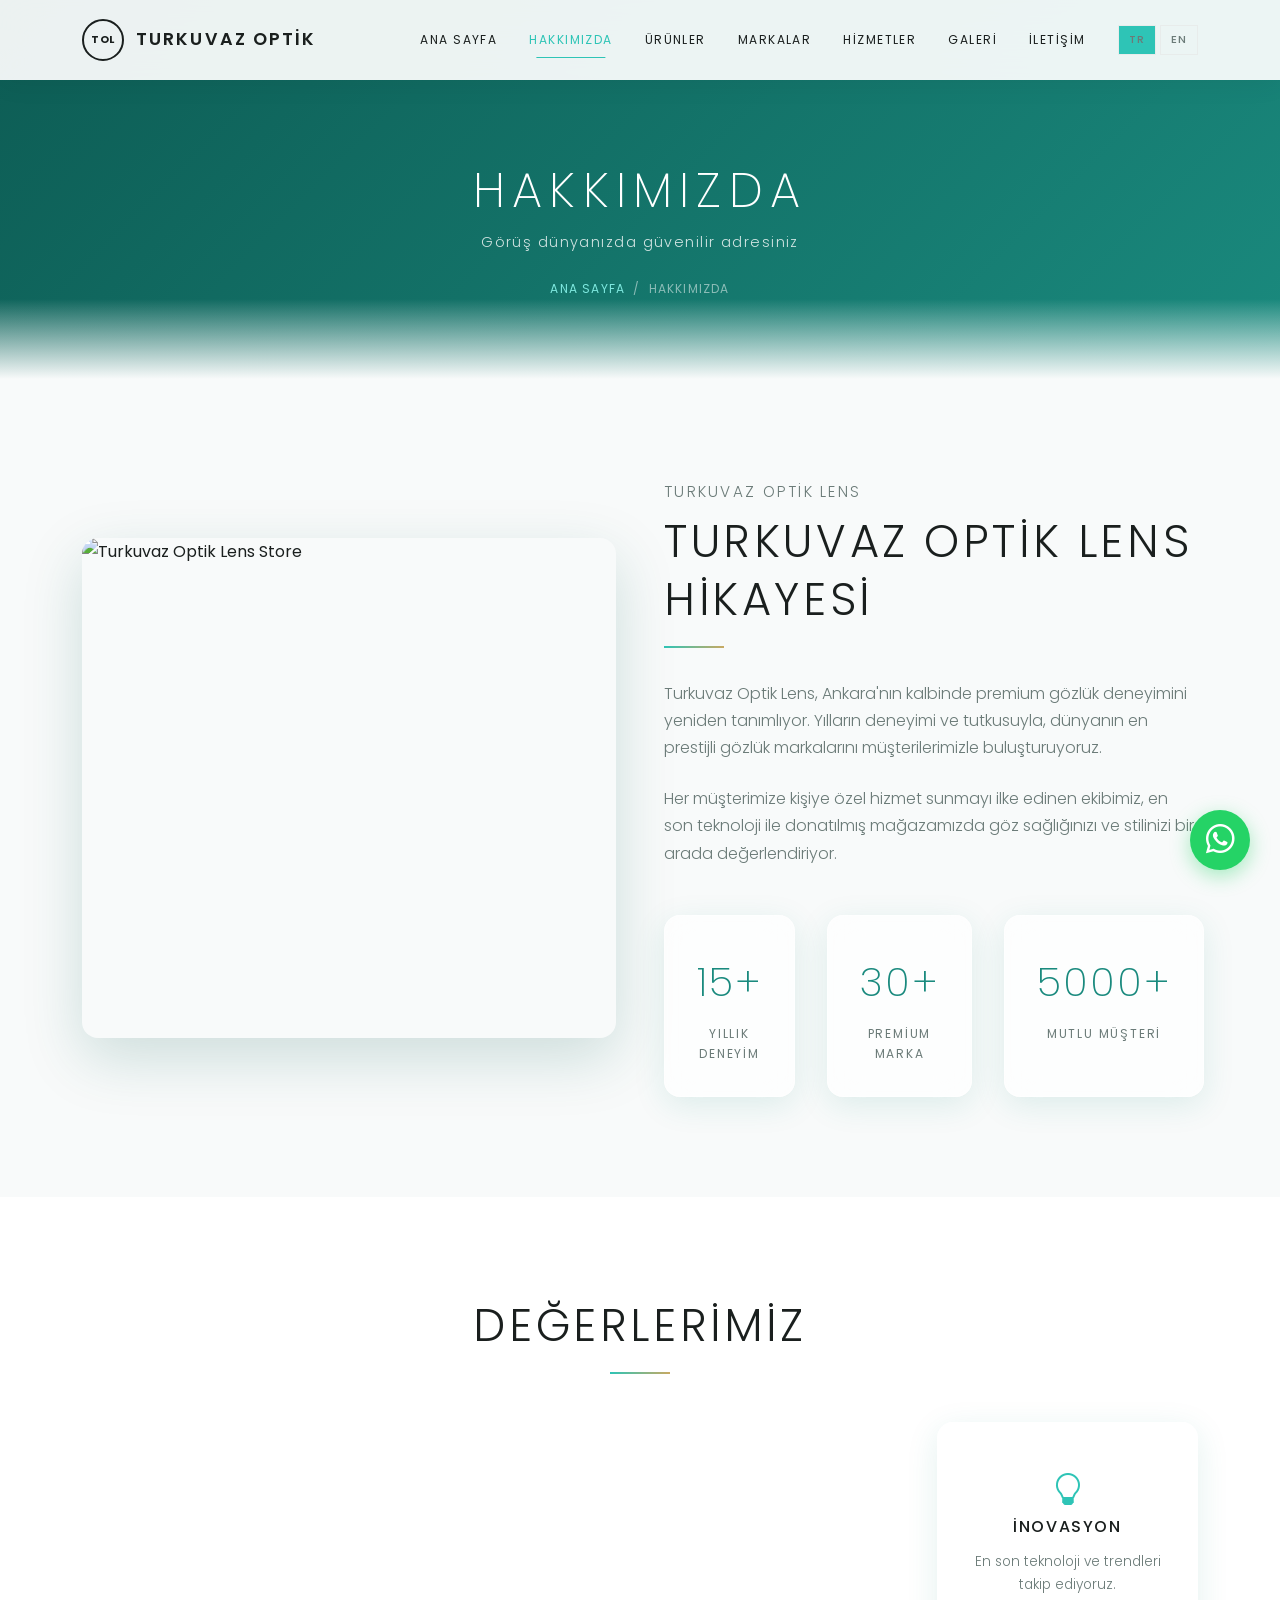
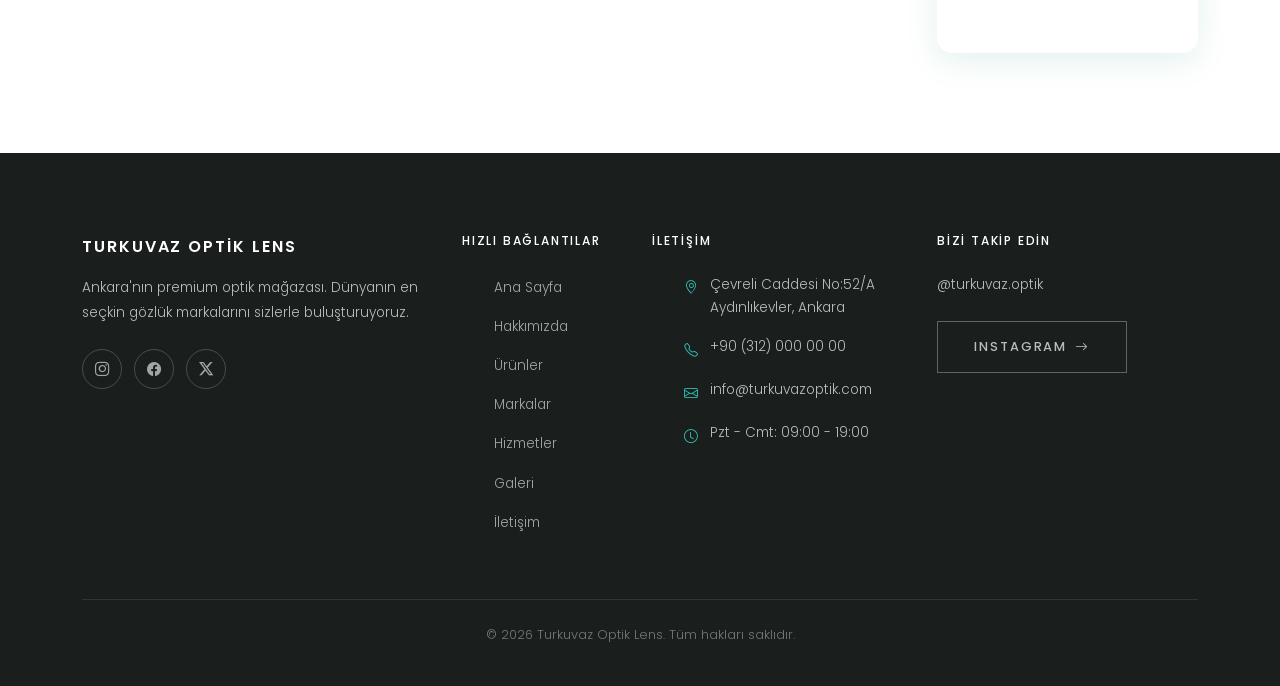
==== about.html @ 8f1fe683 "Add files via upload" ====
<!DOCTYPE html>
<html lang="tr">
<head>
  <meta charset="UTF-8">
  <meta name="viewport" content="width=device-width, initial-scale=1.0">
  <meta name="description" content="Turkuvaz Optik Lens hakkında — Ankara'nın premium optik mağazası.">
  <title>Hakkımızda — Turkuvaz Optik Lens</title>
  <link rel="preconnect" href="https://fonts.googleapis.com">
  <link rel="preconnect" href="https://fonts.gstatic.com" crossorigin>
  <link href="https://fonts.googleapis.com/css2?family=Poppins:wght@200;300;400;500;600&display=swap" rel="stylesheet">
  <link href="https://cdn.jsdelivr.net/npm/bootstrap@5.3.3/dist/css/bootstrap.min.css" rel="stylesheet">
  <link href="https://cdn.jsdelivr.net/npm/bootstrap-icons@1.11.3/font/bootstrap-icons.min.css" rel="stylesheet">
  <link href="css/style.css" rel="stylesheet">
</head>
<body>

  <nav class="navbar navbar-expand-lg navbar-custom inner-page">
    <div class="container">
      <a class="navbar-brand d-flex align-items-center" href="index.html">
        <div class="logo-placeholder">TOL</div>
        Turkuvaz Optik
      </a>
      <button class="navbar-toggler navbar-toggler-custom" type="button" data-bs-toggle="collapse" data-bs-target="#navbarNav" aria-controls="navbarNav" aria-expanded="false" aria-label="Toggle navigation">
        <span></span><span></span><span></span>
      </button>
      <div class="collapse navbar-collapse justify-content-end" id="navbarNav">
        <ul class="navbar-nav align-items-lg-center">
          <li class="nav-item"><a class="nav-link" href="index.html" data-i18n="nav.home">Ana Sayfa</a></li>
          <li class="nav-item"><a class="nav-link active" href="about.html" data-i18n="nav.about">Hakkımızda</a></li>
          <li class="nav-item"><a class="nav-link" href="products.html" data-i18n="nav.products">Ürünler</a></li>
          <li class="nav-item"><a class="nav-link" href="brands.html" data-i18n="nav.brands">Markalar</a></li>
          <li class="nav-item"><a class="nav-link" href="services.html" data-i18n="nav.services">Hizmetler</a></li>
          <li class="nav-item"><a class="nav-link" href="gallery.html" data-i18n="nav.gallery">Galeri</a></li>
          <li class="nav-item"><a class="nav-link" href="contact.html" data-i18n="nav.contact">İletişim</a></li>
        </ul>
        <div class="lang-switcher">
          <button class="lang-btn active" data-lang="tr">TR</button>
          <button class="lang-btn" data-lang="en">EN</button>
        </div>
      </div>
    </div>
  </nav>

  <header class="page-header">
    <div class="container">
      <h1 data-i18n="about.title">Hakkımızda</h1>
      <p data-i18n="about.sub">Görüş dünyanızda güvenilir adresiniz</p>
      <nav class="breadcrumb-custom" aria-label="breadcrumb">
        <a href="index.html" data-i18n="nav.home">Ana Sayfa</a>
        <span>/</span>
        <span data-i18n="about.title">Hakkımızda</span>
      </nav>
    </div>
  </header>

  <section class="section-padding">
    <div class="container">
      <div class="row align-items-center g-5">
        <div class="col-lg-6 fade-in-left">
          <div class="about-image">
            <img src="https://images.unsplash.com/photo-1556306535-38febf6782e7?w=800&h=600&fit=crop" alt="Turkuvaz Optik Lens Store">
          </div>
        </div>
        <div class="col-lg-6 fade-in-right">
          <p class="section-subtitle mb-2">Turkuvaz Optik Lens</p>
          <h2 class="section-title" data-i18n="about.heading">Turkuvaz Optik Lens Hikayesi</h2>
          <div class="section-divider"></div>
          <p class="mb-4" style="color: var(--gray); font-weight: 300;" data-i18n="about.p1">Turkuvaz Optik Lens, Ankara'nın kalbinde premium gözlük deneyimini yeniden tanımlıyor. Yılların deneyimi ve tutkusuyla, dünyanın en prestijli gözlük markalarını müşterilerimizle buluşturuyoruz.</p>
          <p style="color: var(--gray); font-weight: 300;" data-i18n="about.p2">Her müşterimize kişiye özel hizmet sunmayı ilke edinen ekibimiz, en son teknoloji ile donatılmış mağazamızda göz sağlığınızı ve stilinizi bir arada değerlendiriyor.</p>
          <div class="about-stats">
            <div class="stat-item glass-card">
              <div class="stat-number">15+</div>
              <div class="stat-label" data-i18n="about.stat1">Yıllık Deneyim</div>
            </div>
            <div class="stat-item glass-card">
              <div class="stat-number">30+</div>
              <div class="stat-label" data-i18n="about.stat2">Premium Marka</div>
            </div>
            <div class="stat-item glass-card">
              <div class="stat-number">5000+</div>
              <div class="stat-label" data-i18n="about.stat3">Mutlu Müşteri</div>
            </div>
          </div>
        </div>
      </div>
    </div>
  </section>

  <section class="section-padding" style="background: var(--white);">
    <div class="container">
      <div class="text-center mb-5 fade-in">
        <h2 class="section-title" data-i18n="about.values">Değerlerimiz</h2>
        <div class="section-divider mx-auto"></div>
      </div>
      <div class="row g-4">
        <div class="col-md-6 col-lg-3 fade-in">
          <div class="value-card glass-card">
            <i class="bi bi-gem"></i>
            <h4 data-i18n="about.value1.title">Kalite</h4>
            <p data-i18n="about.value1.desc">Sadece orijinal ve sertifikalı ürünler sunuyoruz.</p>
          </div>
        </div>
        <div class="col-md-6 col-lg-3 fade-in">
          <div class="value-card glass-card">
            <i class="bi bi-mortarboard"></i>
            <h4 data-i18n="about.value2.title">Uzmanlık</h4>
            <p data-i18n="about.value2.desc">Deneyimli optisyen kadromuzla profesyonel hizmet.</p>
          </div>
        </div>
        <div class="col-md-6 col-lg-3 fade-in">
          <div class="value-card glass-card">
            <i class="bi bi-shield-check"></i>
            <h4 data-i18n="about.value3.title">Güven</h4>
            <p data-i18n="about.value3.desc">Müşteri memnuniyeti bizim önceliğimizdir.</p>
          </div>
        </div>
        <div class="col-md-6 col-lg-3 fade-in">
          <div class="value-card glass-card">
            <i class="bi bi-lightbulb"></i>
            <h4 data-i18n="about.value4.title">İnovasyon</h4>
            <p data-i18n="about.value4.desc">En son teknoloji ve trendleri takip ediyoruz.</p>
          </div>
        </div>
      </div>
    </div>
  </section>

  <footer class="footer">
    <div class="container">
      <div class="row g-4">
        <div class="col-lg-4">
          <div class="footer-brand">Turkuvaz Optik Lens</div>
          <p class="footer-desc" data-i18n="footer.desc">Ankara'nın premium optik mağazası. Dünyanın en seçkin gözlük markalarını sizlerle buluşturuyoruz.</p>
          <div class="social-icons">
            <a href="https://instagram.com/turkuvaz.optik" target="_blank" rel="noopener" class="social-icon"><i class="bi bi-instagram"></i></a>
            <a href="#" class="social-icon"><i class="bi bi-facebook"></i></a>
            <a href="#" class="social-icon"><i class="bi bi-twitter-x"></i></a>
          </div>
        </div>
        <div class="col-6 col-lg-2">
          <h5 data-i18n="footer.links">Hızlı Bağlantılar</h5>
          <ul class="footer-links">
            <li><a href="index.html" data-i18n="nav.home">Ana Sayfa</a></li>
            <li><a href="about.html" data-i18n="nav.about">Hakkımızda</a></li>
            <li><a href="products.html" data-i18n="nav.products">Ürünler</a></li>
            <li><a href="brands.html" data-i18n="nav.brands">Markalar</a></li>
            <li><a href="services.html" data-i18n="nav.services">Hizmetler</a></li>
            <li><a href="gallery.html" data-i18n="nav.gallery">Galeri</a></li>
            <li><a href="contact.html" data-i18n="nav.contact">İletişim</a></li>
          </ul>
        </div>
        <div class="col-6 col-lg-3">
          <h5 data-i18n="footer.contact">İletişim</h5>
          <ul class="footer-contact">
            <li><i class="bi bi-geo-alt"></i> Çevreli Caddesi No:52/A Aydınlıkevler, Ankara</li>
            <li><i class="bi bi-telephone"></i> +90 (312) 000 00 00</li>
            <li><i class="bi bi-envelope"></i> info@turkuvazoptik.com</li>
            <li><i class="bi bi-clock"></i> <span data-i18n="contact.hours.val">Pzt - Cmt: 09:00 - 19:00</span></li>
          </ul>
        </div>
        <div class="col-lg-3">
          <h5 data-i18n="footer.follow">Bizi Takip Edin</h5>
          <p class="footer-desc">@turkuvaz.optik</p>
          <a href="https://instagram.com/turkuvaz.optik" target="_blank" rel="noopener" class="btn-luxury" style="border-color: rgba(255,255,255,0.3); color: rgba(255,255,255,0.7);">
            <span>Instagram</span> <i class="bi bi-arrow-right"></i>
          </a>
        </div>
      </div>
      <div class="footer-bottom">
        <p>&copy; 2026 Turkuvaz Optik Lens. <span data-i18n="footer.rights">Tüm hakları saklıdır.</span></p>
      </div>
    </div>
  </footer>

  <a href="https://wa.me/903120000000" target="_blank" rel="noopener" class="whatsapp-float" aria-label="WhatsApp">
    <i class="bi bi-whatsapp"></i>
  </a>

  <script src="https://cdn.jsdelivr.net/npm/bootstrap@5.3.3/dist/js/bootstrap.bundle.min.js"></script>
  <script src="js/main.js"></script>
</body>
</html>
---- css/style.css ----
/* ============================================
   Turkuvaz Optik Lens — Premium Stylesheet
   ============================================ */

:root {
  --turquoise: #2ec4b6;
  --turquoise-light: #7ee8df;
  --turquoise-dark: #1a8a7e;
  --turquoise-deep: #0d5c54;
  --gold: #c9a962;
  --gold-light: #e8d5a3;
  --white: #ffffff;
  --off-white: #f8fafa;
  --cream: #f5f7f7;
  --charcoal: #1a1f1e;
  --gray: #6b7b78;
  --gray-light: #e8eceb;
  --glass-bg: rgba(255, 255, 255, 0.12);
  --glass-border: rgba(255, 255, 255, 0.25);
  --shadow-soft: 0 8px 32px rgba(26, 138, 126, 0.12);
  --shadow-luxury: 0 20px 60px rgba(13, 92, 84, 0.18);
  --transition: all 0.4s cubic-bezier(0.25, 0.46, 0.45, 0.94);
  --font-primary: 'Poppins', sans-serif;
  --navbar-height: 80px;
}

/* ---- Reset & Base ---- */
*,
*::before,
*::after {
  box-sizing: border-box;
  margin: 0;
  padding: 0;
}

html {
  scroll-behavior: smooth;
}

body {
  font-family: var(--font-primary);
  color: var(--charcoal);
  background-color: var(--off-white);
  line-height: 1.7;
  overflow-x: hidden;
}

img {
  max-width: 100%;
  height: auto;
  display: block;
}

a {
  text-decoration: none;
  color: inherit;
  transition: var(--transition);
}

ul {
  list-style: none;
}

h1, h2, h3, h4, h5, h6 {
  font-weight: 500;
  line-height: 1.3;
  letter-spacing: 0.02em;
}

.section-padding {
  padding: 100px 0;
}

.section-title {
  font-size: clamp(1.8rem, 4vw, 2.8rem);
  font-weight: 300;
  color: var(--charcoal);
  margin-bottom: 0.5rem;
  letter-spacing: 0.08em;
  text-transform: uppercase;
}

.section-subtitle {
  font-size: 0.95rem;
  color: var(--gray);
  font-weight: 300;
  letter-spacing: 0.15em;
  text-transform: uppercase;
  margin-bottom: 3rem;
}

.section-divider {
  width: 60px;
  height: 2px;
  background: linear-gradient(90deg, var(--turquoise), var(--gold));
  margin: 1rem 0 2rem;
}

.text-turquoise {
  color: var(--turquoise);
}

/* ---- Buttons ---- */
.btn-luxury {
  display: inline-flex;
  align-items: center;
  gap: 0.5rem;
  padding: 14px 36px;
  font-size: 0.8rem;
  font-weight: 500;
  letter-spacing: 0.15em;
  text-transform: uppercase;
  border: 1px solid var(--charcoal);
  background: transparent;
  color: var(--charcoal);
  cursor: pointer;
  transition: var(--transition);
  position: relative;
  overflow: hidden;
}

.btn-luxury::before {
  content: '';
  position: absolute;
  inset: 0;
  background: var(--charcoal);
  transform: scaleX(0);
  transform-origin: right;
  transition: transform 0.4s ease;
  z-index: 0;
}

.btn-luxury span,
.btn-luxury i {
  position: relative;
  z-index: 1;
}

.btn-luxury:hover {
  color: var(--white);
  border-color: var(--charcoal);
}

.btn-luxury:hover::before {
  transform: scaleX(1);
  transform-origin: left;
}

.btn-luxury-filled {
  background: var(--turquoise-dark);
  border-color: var(--turquoise-dark);
  color: var(--white);
}

.btn-luxury-filled::before {
  background: var(--turquoise-deep);
}

.btn-luxury-filled:hover {
  color: var(--white);
  border-color: var(--turquoise-deep);
}

/* ---- Navbar ---- */
.navbar-custom {
  position: fixed;
  top: 0;
  left: 0;
  right: 0;
  z-index: 1050;
  padding: 0;
  height: var(--navbar-height);
  transition: var(--transition);
  background: transparent;
}

.navbar-custom.scrolled {
  background: rgba(255, 255, 255, 0.92);
  backdrop-filter: blur(20px);
  -webkit-backdrop-filter: blur(20px);
  box-shadow: 0 2px 30px rgba(0, 0, 0, 0.06);
}

.navbar-custom .navbar-brand {
  font-size: 1.1rem;
  font-weight: 600;
  letter-spacing: 0.12em;
  text-transform: uppercase;
  color: var(--white);
  transition: var(--transition);
}

.navbar-custom.scrolled .navbar-brand,
.navbar-custom.inner-page .navbar-brand {
  color: var(--charcoal);
}

.logo-placeholder {
  width: 42px;
  height: 42px;
  border: 2px solid currentColor;
  border-radius: 50%;
  display: flex;
  align-items: center;
  justify-content: center;
  font-size: 0.65rem;
  font-weight: 700;
  letter-spacing: 0.05em;
  margin-right: 12px;
}

.navbar-custom .nav-link {
  font-size: 0.75rem;
  font-weight: 400;
  letter-spacing: 0.12em;
  text-transform: uppercase;
  color: rgba(255, 255, 255, 0.85);
  padding: 0.5rem 1rem !important;
  position: relative;
}

.navbar-custom.scrolled .nav-link,
.navbar-custom.inner-page .nav-link {
  color: var(--charcoal);
}

.navbar-custom .nav-link::after {
  content: '';
  position: absolute;
  bottom: 0;
  left: 50%;
  width: 0;
  height: 1px;
  background: var(--turquoise);
  transition: var(--transition);
  transform: translateX(-50%);
}

.navbar-custom .nav-link:hover::after,
.navbar-custom .nav-link.active::after {
  width: 60%;
}

.navbar-custom .nav-link:hover,
.navbar-custom .nav-link.active {
  color: var(--turquoise);
}

.navbar-custom.scrolled .nav-link:hover,
.navbar-custom.inner-page .nav-link:hover {
  color: var(--turquoise-dark);
}

/* Language Switcher */
.lang-switcher {
  display: flex;
  align-items: center;
  gap: 4px;
  margin-left: 1rem;
}

.lang-btn {
  background: none;
  border: 1px solid rgba(255, 255, 255, 0.4);
  color: rgba(255, 255, 255, 0.7);
  font-size: 0.7rem;
  font-weight: 500;
  letter-spacing: 0.1em;
  padding: 4px 10px;
  cursor: pointer;
  transition: var(--transition);
  font-family: var(--font-primary);
}

.navbar-custom.scrolled .lang-btn,
.navbar-custom.inner-page .lang-btn {
  border-color: var(--gray-light);
  color: var(--gray);
}

.lang-btn.active {
  background: var(--turquoise);
  border-color: var(--turquoise);
  color: var(--white);
}

.lang-btn:hover:not(.active) {
  border-color: var(--turquoise);
  color: var(--turquoise);
}

.navbar-toggler-custom {
  border: none;
  padding: 0;
  width: 30px;
  height: 22px;
  position: relative;
  background: none;
}

.navbar-toggler-custom span {
  display: block;
  width: 100%;
  height: 2px;
  background: var(--white);
  transition: var(--transition);
  position: absolute;
  left: 0;
}

.navbar-custom.scrolled .navbar-toggler-custom span,
.navbar-custom.inner-page .navbar-toggler-custom span {
  background: var(--charcoal);
}

.navbar-toggler-custom span:nth-child(1) { top: 0; }
.navbar-toggler-custom span:nth-child(2) { top: 50%; transform: translateY(-50%); }
.navbar-toggler-custom span:nth-child(3) { bottom: 0; }

.navbar-toggler-custom[aria-expanded="true"] span:nth-child(1) {
  top: 50%;
  transform: translateY(-50%) rotate(45deg);
}

.navbar-toggler-custom[aria-expanded="true"] span:nth-child(2) {
  opacity: 0;
}

.navbar-toggler-custom[aria-expanded="true"] span:nth-child(3) {
  bottom: 50%;
  transform: translateY(50%) rotate(-45deg);
}

/* Mobile menu */
@media (max-width: 991.98px) {
  .navbar-custom .navbar-collapse {
    background: rgba(255, 255, 255, 0.97);
    backdrop-filter: blur(20px);
    padding: 1.5rem;
    margin-top: 1rem;
    border-radius: 12px;
    box-shadow: var(--shadow-soft);
  }

  .navbar-custom .nav-link {
    color: var(--charcoal) !important;
    padding: 0.75rem 0 !important;
  }

  .lang-switcher {
    margin-left: 0;
    margin-top: 1rem;
  }

  .lang-btn {
    border-color: var(--gray-light);
    color: var(--gray);
  }
}

/* ---- Hero Slider ---- */
.hero-section {
  position: relative;
  height: 100vh;
  min-height: 600px;
  overflow: hidden;
}

.hero-slide {
  position: absolute;
  inset: 0;
  opacity: 0;
  transition: opacity 1.2s ease;
}

.hero-slide.active {
  opacity: 1;
}

.hero-slide img {
  width: 100%;
  height: 100%;
  object-fit: cover;
}

.hero-overlay {
  position: absolute;
  inset: 0;
  background: linear-gradient(
    135deg,
    rgba(13, 92, 84, 0.65) 0%,
    rgba(26, 31, 30, 0.45) 50%,
    rgba(13, 92, 84, 0.3) 100%
  );
}

.hero-content {
  position: absolute;
  inset: 0;
  display: flex;
  align-items: center;
  justify-content: center;
  text-align: center;
  z-index: 2;
  padding: 0 2rem;
}

.hero-text {
  max-width: 800px;
  color: var(--white);
  transform: translateY(30px);
  opacity: 0;
  transition: all 1s ease 0.3s;
}

.hero-slide.active .hero-text {
  transform: translateY(0);
  opacity: 1;
}

.hero-text .hero-subtitle {
  font-size: 0.85rem;
  letter-spacing: 0.3em;
  text-transform: uppercase;
  margin-bottom: 1.5rem;
  font-weight: 300;
  color: var(--turquoise-light);
}

.hero-text h1 {
  font-size: clamp(2.5rem, 6vw, 4.5rem);
  font-weight: 200;
  letter-spacing: 0.15em;
  text-transform: uppercase;
  margin-bottom: 1.5rem;
  line-height: 1.1;
}

.hero-text p {
  font-size: 1rem;
  font-weight: 300;
  letter-spacing: 0.05em;
  margin-bottom: 2.5rem;
  opacity: 0.9;
  max-width: 550px;
  margin-left: auto;
  margin-right: auto;
}

.hero-nav {
  position: absolute;
  bottom: 40px;
  left: 50%;
  transform: translateX(-50%);
  display: flex;
  gap: 12px;
  z-index: 3;
}

.hero-dot {
  width: 40px;
  height: 3px;
  background: rgba(255, 255, 255, 0.3);
  border: none;
  cursor: pointer;
  transition: var(--transition);
}

.hero-dot.active {
  background: var(--turquoise-light);
  width: 60px;
}

.hero-arrows {
  position: absolute;
  top: 50%;
  transform: translateY(-50%);
  z-index: 3;
  width: 100%;
  display: flex;
  justify-content: space-between;
  padding: 0 2rem;
  pointer-events: none;
}

.hero-arrow {
  width: 50px;
  height: 50px;
  border: 1px solid rgba(255, 255, 255, 0.3);
  background: var(--glass-bg);
  backdrop-filter: blur(10px);
  color: var(--white);
  display: flex;
  align-items: center;
  justify-content: center;
  cursor: pointer;
  transition: var(--transition);
  pointer-events: all;
  font-size: 1.2rem;
}

.hero-arrow:hover {
  background: var(--turquoise);
  border-color: var(--turquoise);
}

.scroll-indicator {
  position: absolute;
  bottom: 100px;
  left: 50%;
  transform: translateX(-50%);
  z-index: 3;
  animation: bounce 2s infinite;
}

.scroll-indicator span {
  display: block;
  width: 1px;
  height: 50px;
  background: linear-gradient(to bottom, transparent, var(--turquoise-light));
}

@keyframes bounce {
  0%, 100% { transform: translateX(-50%) translateY(0); }
  50% { transform: translateX(-50%) translateY(10px); }
}

/* ---- Glass Cards ---- */
.glass-card {
  background: rgba(255, 255, 255, 0.7);
  backdrop-filter: blur(16px);
  -webkit-backdrop-filter: blur(16px);
  border: 1px solid rgba(255, 255, 255, 0.5);
  border-radius: 16px;
  padding: 2rem;
  transition: var(--transition);
  box-shadow: var(--shadow-soft);
}

.glass-card:hover {
  transform: translateY(-8px);
  box-shadow: var(--shadow-luxury);
  border-color: var(--turquoise-light);
}

/* ---- Category Cards ---- */
.category-card {
  position: relative;
  overflow: hidden;
  border-radius: 12px;
  aspect-ratio: 3/4;
  cursor: pointer;
}

.category-card img {
  width: 100%;
  height: 100%;
  object-fit: cover;
  transition: transform 0.8s ease;
}

.category-card:hover img {
  transform: scale(1.08);
}

.category-card .category-overlay {
  position: absolute;
  inset: 0;
  background: linear-gradient(to top, rgba(13, 92, 84, 0.8) 0%, transparent 60%);
  display: flex;
  flex-direction: column;
  justify-content: flex-end;
  padding: 2rem;
  color: var(--white);
  transition: var(--transition);
}

.category-card:hover .category-overlay {
  background: linear-gradient(to top, rgba(13, 92, 84, 0.9) 0%, rgba(13, 92, 84, 0.2) 100%);
}

.category-card h3 {
  font-size: 1.2rem;
  font-weight: 400;
  letter-spacing: 0.15em;
  text-transform: uppercase;
  margin-bottom: 0.5rem;
  transform: translateY(10px);
  transition: var(--transition);
}

.category-card:hover h3 {
  transform: translateY(0);
}

.category-card .category-link {
  font-size: 0.75rem;
  letter-spacing: 0.15em;
  text-transform: uppercase;
  opacity: 0;
  transform: translateY(10px);
  transition: var(--transition);
  color: var(--turquoise-light);
}

.category-card:hover .category-link {
  opacity: 1;
  transform: translateY(0);
}

/* ---- Product Cards ---- */
.product-card {
  background: var(--white);
  border-radius: 12px;
  overflow: hidden;
  transition: var(--transition);
  box-shadow: 0 4px 20px rgba(0, 0, 0, 0.04);
  height: 100%;
  display: flex;
  flex-direction: column;
}

.product-card:hover {
  transform: translateY(-6px);
  box-shadow: var(--shadow-luxury);
}

.product-card-image {
  position: relative;
  overflow: hidden;
  aspect-ratio: 1/1;
  background: var(--cream);
}

.product-card-image img {
  width: 100%;
  height: 100%;
  object-fit: cover;
  transition: transform 0.6s ease;
}

.product-card:hover .product-card-image img {
  transform: scale(1.05);
}

.product-card-badge {
  position: absolute;
  top: 1rem;
  left: 1rem;
  background: var(--turquoise);
  color: var(--white);
  font-size: 0.65rem;
  letter-spacing: 0.1em;
  text-transform: uppercase;
  padding: 4px 12px;
  border-radius: 20px;
}

.product-card-body {
  padding: 1.5rem;
  flex-grow: 1;
  display: flex;
  flex-direction: column;
}

.product-card-body h4 {
  font-size: 0.95rem;
  font-weight: 500;
  letter-spacing: 0.05em;
  margin-bottom: 0.25rem;
}

.product-card-body .product-brand {
  font-size: 0.75rem;
  color: var(--gray);
  letter-spacing: 0.1em;
  text-transform: uppercase;
  margin-bottom: 1rem;
}

.product-card-body .btn-luxury {
  margin-top: auto;
  padding: 10px 24px;
  font-size: 0.7rem;
  align-self: flex-start;
}

/* ---- CTA Section ---- */
.cta-section {
  background: linear-gradient(135deg, var(--turquoise-deep) 0%, var(--turquoise-dark) 50%, var(--turquoise) 100%);
  position: relative;
  overflow: hidden;
}

.cta-section::before {
  content: '';
  position: absolute;
  top: -50%;
  right: -20%;
  width: 600px;
  height: 600px;
  border-radius: 50%;
  background: rgba(255, 255, 255, 0.05);
}

.cta-content {
  position: relative;
  z-index: 1;
  color: var(--white);
  text-align: center;
}

.cta-content h2 {
  font-size: clamp(1.8rem, 4vw, 2.5rem);
  font-weight: 300;
  letter-spacing: 0.1em;
  margin-bottom: 1rem;
}

.cta-content p {
  font-weight: 300;
  opacity: 0.9;
  max-width: 500px;
  margin: 0 auto 2rem;
}

.cta-section .btn-luxury {
  border-color: var(--white);
  color: var(--white);
}

.cta-section .btn-luxury::before {
  background: var(--white);
}

.cta-section .btn-luxury:hover {
  color: var(--turquoise-dark);
}

/* ---- Instagram Section ---- */
.instagram-section {
  background: var(--white);
}

.instagram-grid {
  display: grid;
  grid-template-columns: repeat(6, 1fr);
  gap: 4px;
}

.instagram-item {
  position: relative;
  aspect-ratio: 1;
  overflow: hidden;
  cursor: pointer;
}

.instagram-item img {
  width: 100%;
  height: 100%;
  object-fit: cover;
  transition: transform 0.5s ease;
}

.instagram-item:hover img {
  transform: scale(1.1);
}

.instagram-item .insta-overlay {
  position: absolute;
  inset: 0;
  background: rgba(46, 196, 182, 0.7);
  display: flex;
  align-items: center;
  justify-content: center;
  opacity: 0;
  transition: var(--transition);
  color: var(--white);
  font-size: 1.5rem;
}

.instagram-item:hover .insta-overlay {
  opacity: 1;
}

@media (max-width: 991.98px) {
  .instagram-grid {
    grid-template-columns: repeat(3, 1fr);
  }
}

@media (max-width: 575.98px) {
  .instagram-grid {
    grid-template-columns: repeat(2, 1fr);
  }
}

/* ---- Footer ---- */
.footer {
  background: var(--charcoal);
  color: rgba(255, 255, 255, 0.7);
  padding: 80px 0 0;
}

.footer-brand {
  font-size: 1rem;
  font-weight: 600;
  letter-spacing: 0.12em;
  text-transform: uppercase;
  color: var(--white);
  margin-bottom: 1rem;
}

.footer-desc {
  font-size: 0.85rem;
  font-weight: 300;
  line-height: 1.8;
  margin-bottom: 1.5rem;
}

.footer h5 {
  font-size: 0.75rem;
  letter-spacing: 0.15em;
  text-transform: uppercase;
  color: var(--white);
  margin-bottom: 1.5rem;
  font-weight: 500;
}

.footer-links li {
  margin-bottom: 0.75rem;
}

.footer-links a {
  font-size: 0.85rem;
  font-weight: 300;
  color: rgba(255, 255, 255, 0.6);
}

.footer-links a:hover {
  color: var(--turquoise-light);
  padding-left: 5px;
}

.footer-contact li {
  display: flex;
  align-items: flex-start;
  gap: 0.75rem;
  margin-bottom: 1rem;
  font-size: 0.85rem;
  font-weight: 300;
}

.footer-contact i {
  color: var(--turquoise);
  margin-top: 4px;
}

.social-icons {
  display: flex;
  gap: 12px;
}

.social-icon {
  width: 40px;
  height: 40px;
  border: 1px solid rgba(255, 255, 255, 0.2);
  border-radius: 50%;
  display: flex;
  align-items: center;
  justify-content: center;
  color: rgba(255, 255, 255, 0.6);
  font-size: 0.9rem;
  transition: var(--transition);
}

.social-icon:hover {
  background: var(--turquoise);
  border-color: var(--turquoise);
  color: var(--white);
  transform: translateY(-3px);
}

.footer-bottom {
  border-top: 1px solid rgba(255, 255, 255, 0.1);
  padding: 1.5rem 0;
  margin-top: 3rem;
  text-align: center;
  font-size: 0.8rem;
  font-weight: 300;
  color: rgba(255, 255, 255, 0.4);
}

/* ---- Page Header (Inner Pages) ---- */
.page-header {
  padding: 160px 0 80px;
  background: linear-gradient(135deg, var(--turquoise-deep) 0%, var(--turquoise-dark) 100%);
  text-align: center;
  color: var(--white);
  position: relative;
  overflow: hidden;
}

.page-header::after {
  content: '';
  position: absolute;
  bottom: 0;
  left: 0;
  right: 0;
  height: 80px;
  background: linear-gradient(to top, var(--off-white), transparent);
}

.page-header h1 {
  font-size: clamp(2rem, 5vw, 3rem);
  font-weight: 200;
  letter-spacing: 0.15em;
  text-transform: uppercase;
  margin-bottom: 0.5rem;
}

.page-header p {
  font-size: 0.9rem;
  font-weight: 300;
  letter-spacing: 0.1em;
  opacity: 0.8;
}

.breadcrumb-custom {
  display: flex;
  justify-content: center;
  gap: 0.5rem;
  margin-top: 1.5rem;
  font-size: 0.75rem;
  letter-spacing: 0.1em;
  text-transform: uppercase;
}

.breadcrumb-custom a {
  color: var(--turquoise-light);
}

.breadcrumb-custom span {
  opacity: 0.5;
}

/* ---- About Page ---- */
.about-image {
  border-radius: 16px;
  overflow: hidden;
  box-shadow: var(--shadow-luxury);
}

.about-image img {
  width: 100%;
  height: 500px;
  object-fit: cover;
}

.about-stats {
  display: grid;
  grid-template-columns: repeat(3, 1fr);
  gap: 2rem;
  margin-top: 3rem;
}

.stat-item {
  text-align: center;
  padding: 2rem;
}

.stat-item .stat-number {
  font-size: 2.5rem;
  font-weight: 200;
  color: var(--turquoise-dark);
  letter-spacing: 0.05em;
}

.stat-item .stat-label {
  font-size: 0.75rem;
  letter-spacing: 0.15em;
  text-transform: uppercase;
  color: var(--gray);
  margin-top: 0.5rem;
}

.value-card {
  text-align: center;
  padding: 2.5rem 1.5rem;
}

.value-card i {
  font-size: 2rem;
  color: var(--turquoise);
  margin-bottom: 1.5rem;
}

.value-card h4 {
  font-size: 1rem;
  letter-spacing: 0.1em;
  text-transform: uppercase;
  margin-bottom: 0.75rem;
}

.value-card p {
  font-size: 0.85rem;
  color: var(--gray);
  font-weight: 300;
}

/* ---- Products Page ---- */
.filter-tabs {
  display: flex;
  flex-wrap: wrap;
  justify-content: center;
  gap: 0.5rem;
  margin-bottom: 3rem;
}

.filter-tab {
  padding: 10px 24px;
  font-size: 0.75rem;
  letter-spacing: 0.12em;
  text-transform: uppercase;
  border: 1px solid var(--gray-light);
  background: var(--white);
  color: var(--gray);
  cursor: pointer;
  transition: var(--transition);
  font-family: var(--font-primary);
  border-radius: 30px;
}

.filter-tab:hover,
.filter-tab.active {
  background: var(--turquoise-dark);
  border-color: var(--turquoise-dark);
  color: var(--white);
}

/* ---- Product Detail ---- */
.product-gallery-main {
  border-radius: 12px;
  overflow: hidden;
  background: var(--cream);
  aspect-ratio: 1;
}

.product-gallery-main img {
  width: 100%;
  height: 100%;
  object-fit: cover;
}

.product-gallery-thumbs {
  display: flex;
  gap: 12px;
  margin-top: 1rem;
}

.product-gallery-thumbs .thumb {
  width: 80px;
  height: 80px;
  border-radius: 8px;
  overflow: hidden;
  cursor: pointer;
  border: 2px solid transparent;
  transition: var(--transition);
  opacity: 0.6;
}

.product-gallery-thumbs .thumb.active,
.product-gallery-thumbs .thumb:hover {
  border-color: var(--turquoise);
  opacity: 1;
}

.product-gallery-thumbs .thumb img {
  width: 100%;
  height: 100%;
  object-fit: cover;
}

.product-detail-info h1 {
  font-size: 1.8rem;
  font-weight: 400;
  letter-spacing: 0.05em;
  margin-bottom: 0.5rem;
}

.product-detail-info .product-brand-name {
  font-size: 0.85rem;
  color: var(--turquoise-dark);
  letter-spacing: 0.15em;
  text-transform: uppercase;
  margin-bottom: 1.5rem;
}

.product-detail-info .product-price {
  font-size: 1.5rem;
  font-weight: 300;
  color: var(--charcoal);
  margin-bottom: 1.5rem;
}

.product-detail-info .product-desc {
  color: var(--gray);
  font-weight: 300;
  margin-bottom: 2rem;
  line-height: 1.9;
}

.feature-list li {
  display: flex;
  align-items: center;
  gap: 0.75rem;
  padding: 0.75rem 0;
  border-bottom: 1px solid var(--gray-light);
  font-size: 0.9rem;
  font-weight: 300;
}

.feature-list li i {
  color: var(--turquoise);
}

.brand-info-box {
  background: var(--cream);
  border-radius: 12px;
  padding: 1.5rem;
  margin-top: 2rem;
}

.brand-info-box h5 {
  font-size: 0.8rem;
  letter-spacing: 0.12em;
  text-transform: uppercase;
  margin-bottom: 0.75rem;
}

/* ---- Brands Page ---- */
.brand-logo-card {
  background: var(--white);
  border-radius: 12px;
  padding: 2.5rem 2rem;
  text-align: center;
  transition: var(--transition);
  box-shadow: 0 4px 20px rgba(0, 0, 0, 0.04);
  height: 100%;
  display: flex;
  flex-direction: column;
  align-items: center;
  justify-content: center;
  min-height: 160px;
}

.brand-logo-card:hover {
  transform: translateY(-6px);
  box-shadow: var(--shadow-luxury);
}

.brand-logo-card .brand-name {
  font-size: 1.1rem;
  font-weight: 500;
  letter-spacing: 0.15em;
  text-transform: uppercase;
  color: var(--charcoal);
}

.brand-logo-card .brand-origin {
  font-size: 0.7rem;
  color: var(--gray);
  letter-spacing: 0.1em;
  text-transform: uppercase;
  margin-top: 0.5rem;
}

.brand-logo-placeholder {
  width: 80px;
  height: 80px;
  border: 2px solid var(--gray-light);
  border-radius: 50%;
  display: flex;
  align-items: center;
  justify-content: center;
  margin-bottom: 1rem;
  font-size: 1.5rem;
  font-weight: 300;
  color: var(--turquoise-dark);
  transition: var(--transition);
}

.brand-logo-card:hover .brand-logo-placeholder {
  border-color: var(--turquoise);
  background: var(--turquoise);
  color: var(--white);
}

/* ---- Services Page ---- */
.service-card {
  background: var(--white);
  border-radius: 16px;
  padding: 2.5rem;
  transition: var(--transition);
  box-shadow: 0 4px 20px rgba(0, 0, 0, 0.04);
  height: 100%;
  position: relative;
  overflow: hidden;
}

.service-card::before {
  content: '';
  position: absolute;
  top: 0;
  left: 0;
  width: 4px;
  height: 0;
  background: linear-gradient(to bottom, var(--turquoise), var(--gold));
  transition: height 0.4s ease;
}

.service-card:hover::before {
  height: 100%;
}

.service-card:hover {
  transform: translateY(-6px);
  box-shadow: var(--shadow-luxury);
}

.service-icon {
  width: 70px;
  height: 70px;
  border-radius: 50%;
  background: linear-gradient(135deg, rgba(46, 196, 182, 0.1), rgba(46, 196, 182, 0.05));
  display: flex;
  align-items: center;
  justify-content: center;
  font-size: 1.5rem;
  color: var(--turquoise-dark);
  margin-bottom: 1.5rem;
  transition: var(--transition);
}

.service-card:hover .service-icon {
  background: var(--turquoise);
  color: var(--white);
}

.service-card h4 {
  font-size: 1rem;
  letter-spacing: 0.08em;
  text-transform: uppercase;
  margin-bottom: 1rem;
}

.service-card p {
  font-size: 0.85rem;
  color: var(--gray);
  font-weight: 300;
  line-height: 1.8;
}

/* ---- Gallery Page ---- */
.masonry-gallery {
  columns: 3;
  column-gap: 16px;
}

.masonry-item {
  break-inside: avoid;
  margin-bottom: 16px;
  border-radius: 12px;
  overflow: hidden;
  cursor: pointer;
  position: relative;
}

.masonry-item img {
  width: 100%;
  display: block;
  transition: transform 0.5s ease;
}

.masonry-item:hover img {
  transform: scale(1.03);
}

.masonry-item .gallery-overlay {
  position: absolute;
  inset: 0;
  background: rgba(13, 92, 84, 0.5);
  display: flex;
  align-items: center;
  justify-content: center;
  opacity: 0;
  transition: var(--transition);
  color: var(--white);
  font-size: 1.5rem;
}

.masonry-item:hover .gallery-overlay {
  opacity: 1;
}

@media (max-width: 991.98px) {
  .masonry-gallery {
    columns: 2;
  }
}

@media (max-width: 575.98px) {
  .masonry-gallery {
    columns: 1;
  }
}

/* Lightbox */
.lightbox {
  position: fixed;
  inset: 0;
  background: rgba(0, 0, 0, 0.92);
  z-index: 9999;
  display: flex;
  align-items: center;
  justify-content: center;
  opacity: 0;
  visibility: hidden;
  transition: var(--transition);
}

.lightbox.active {
  opacity: 1;
  visibility: visible;
}

.lightbox img {
  max-width: 90%;
  max-height: 85vh;
  object-fit: contain;
  border-radius: 8px;
}

.lightbox-close {
  position: absolute;
  top: 2rem;
  right: 2rem;
  background: none;
  border: none;
  color: var(--white);
  font-size: 2rem;
  cursor: pointer;
  transition: var(--transition);
}

.lightbox-close:hover {
  color: var(--turquoise-light);
}

.lightbox-nav {
  position: absolute;
  top: 50%;
  transform: translateY(-50%);
  background: rgba(255, 255, 255, 0.1);
  border: none;
  color: var(--white);
  width: 50px;
  height: 50px;
  border-radius: 50%;
  font-size: 1.2rem;
  cursor: pointer;
  transition: var(--transition);
}

.lightbox-nav:hover {
  background: var(--turquoise);
}

.lightbox-prev { left: 2rem; }
.lightbox-next { right: 2rem; }

/* ---- Contact Page ---- */
.contact-info-card {
  background: var(--white);
  border-radius: 16px;
  padding: 2rem;
  text-align: center;
  transition: var(--transition);
  box-shadow: 0 4px 20px rgba(0, 0, 0, 0.04);
  height: 100%;
}

.contact-info-card:hover {
  transform: translateY(-6px);
  box-shadow: var(--shadow-luxury);
}

.contact-info-card i {
  font-size: 1.8rem;
  color: var(--turquoise);
  margin-bottom: 1rem;
}

.contact-info-card h5 {
  font-size: 0.8rem;
  letter-spacing: 0.12em;
  text-transform: uppercase;
  margin-bottom: 0.75rem;
}

.contact-info-card p {
  font-size: 0.85rem;
  color: var(--gray);
  font-weight: 300;
}

.contact-form {
  background: var(--white);
  border-radius: 16px;
  padding: 2.5rem;
  box-shadow: var(--shadow-soft);
}

.form-control-custom {
  width: 100%;
  padding: 14px 18px;
  border: 1px solid var(--gray-light);
  border-radius: 8px;
  font-family: var(--font-primary);
  font-size: 0.9rem;
  font-weight: 300;
  transition: var(--transition);
  background: var(--off-white);
  color: var(--charcoal);
}

.form-control-custom:focus {
  outline: none;
  border-color: var(--turquoise);
  box-shadow: 0 0 0 3px rgba(46, 196, 182, 0.15);
  background: var(--white);
}

.form-control-custom::placeholder {
  color: var(--gray);
}

textarea.form-control-custom {
  min-height: 150px;
  resize: vertical;
}

.map-container {
  border-radius: 16px;
  overflow: hidden;
  box-shadow: var(--shadow-soft);
  height: 400px;
}

.map-container iframe {
  width: 100%;
  height: 100%;
  border: 0;
}

/* WhatsApp Button */
.whatsapp-float {
  position: fixed;
  bottom: 30px;
  right: 30px;
  width: 60px;
  height: 60px;
  background: #25d366;
  border-radius: 50%;
  display: flex;
  align-items: center;
  justify-content: center;
  color: var(--white);
  font-size: 1.8rem;
  box-shadow: 0 6px 20px rgba(37, 211, 102, 0.4);
  z-index: 1040;
  transition: var(--transition);
}

.whatsapp-float:hover {
  transform: scale(1.1);
  color: var(--white);
  box-shadow: 0 8px 30px rgba(37, 211, 102, 0.5);
}

/* ---- Animations ---- */
.fade-in {
  opacity: 0;
  transform: translateY(30px);
  transition: opacity 0.8s ease, transform 0.8s ease;
}

.fade-in.visible {
  opacity: 1;
  transform: translateY(0);
}

.fade-in-left {
  opacity: 0;
  transform: translateX(-30px);
  transition: opacity 0.8s ease, transform 0.8s ease;
}

.fade-in-left.visible {
  opacity: 1;
  transform: translateX(0);
}

.fade-in-right {
  opacity: 0;
  transform: translateX(30px);
  transition: opacity 0.8s ease, transform 0.8s ease;
}

.fade-in-right.visible {
  opacity: 1;
  transform: translateX(0);
}

/* ---- Form Success ---- */
.form-success {
  display: none;
  text-align: center;
  padding: 3rem;
}

.form-success.show {
  display: block;
}

.form-success i {
  font-size: 3rem;
  color: var(--turquoise);
  margin-bottom: 1rem;
}

/* ---- Responsive ---- */
@media (max-width: 991.98px) {
  .section-padding {
    padding: 70px 0;
  }

  .about-stats {
    grid-template-columns: 1fr;
    gap: 1rem;
  }

  .about-image img {
    height: 350px;
  }

  .hero-arrows {
    display: none;
  }
}

@media (max-width: 575.98px) {
  .section-padding {
    padding: 50px 0;
  }

  .hero-text h1 {
    letter-spacing: 0.08em;
  }

  .filter-tabs {
    gap: 0.35rem;
  }

  .filter-tab {
    padding: 8px 16px;
    font-size: 0.65rem;
  }
}
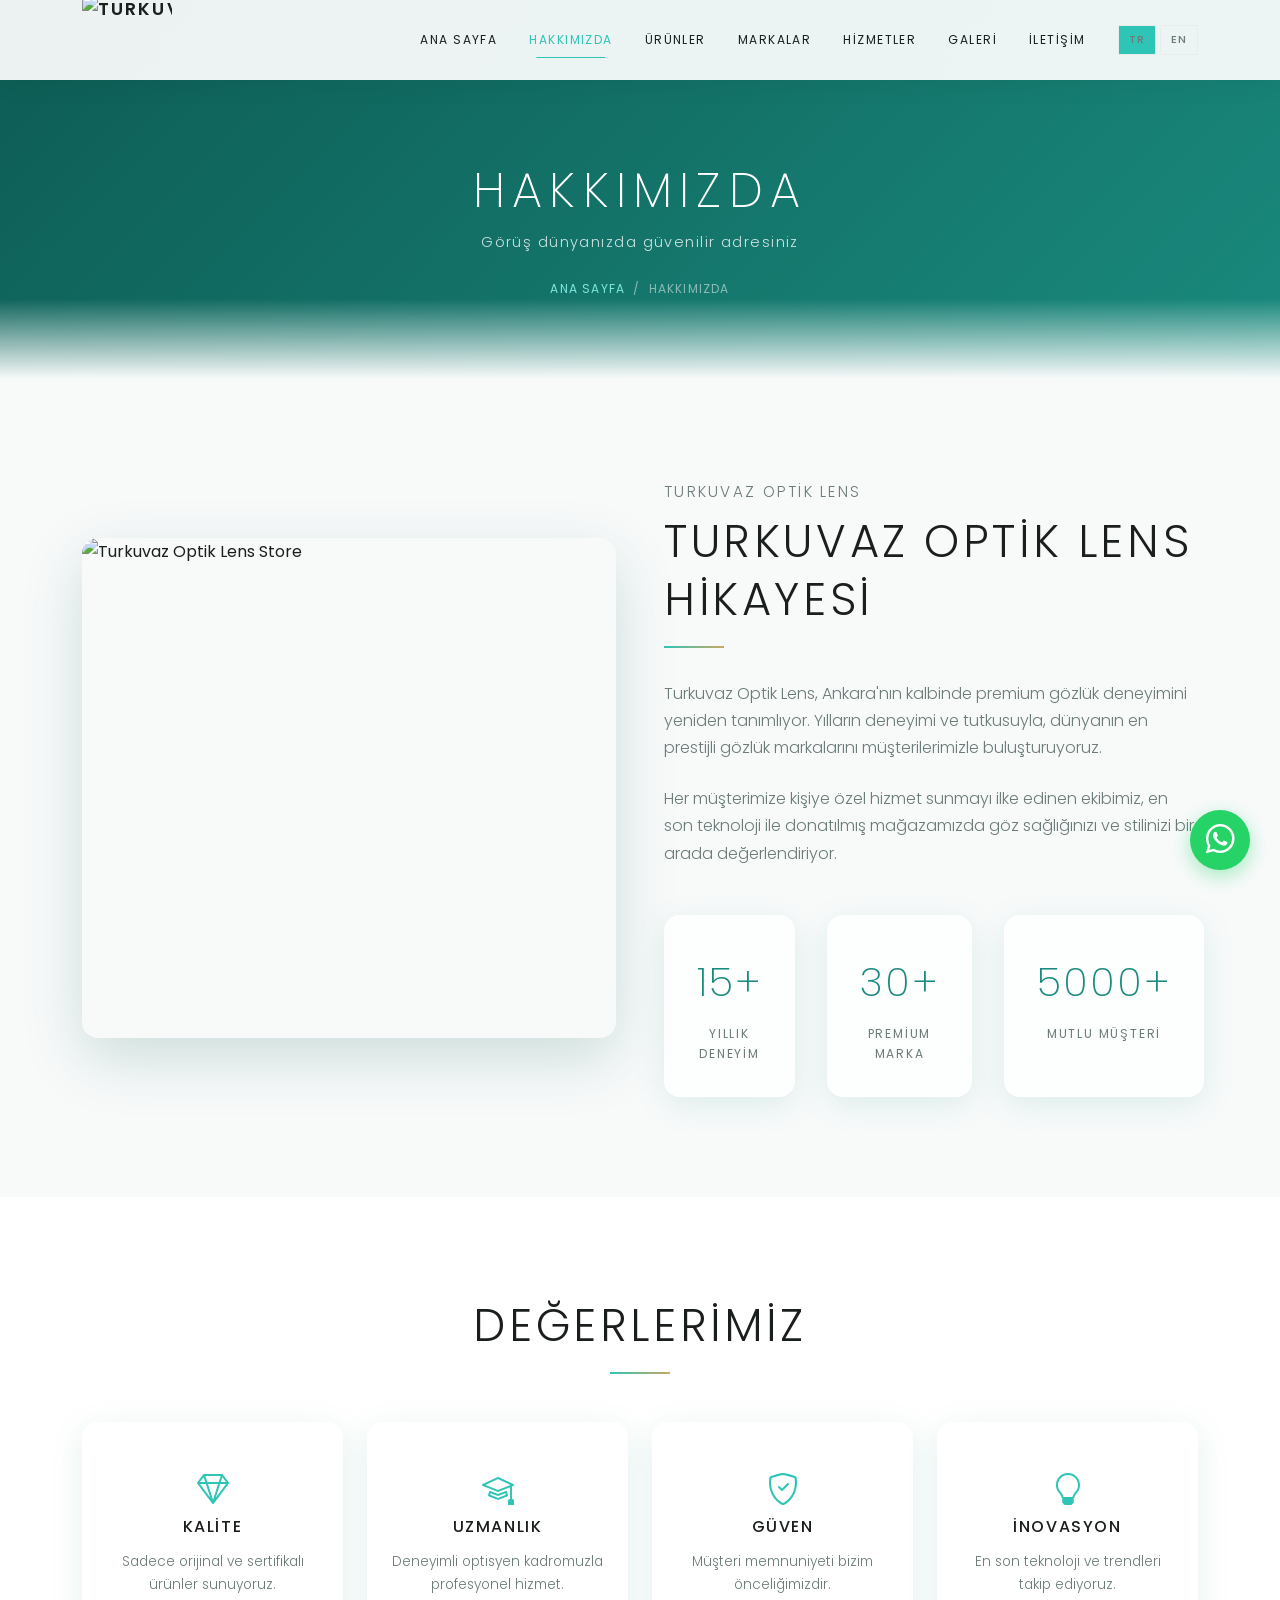
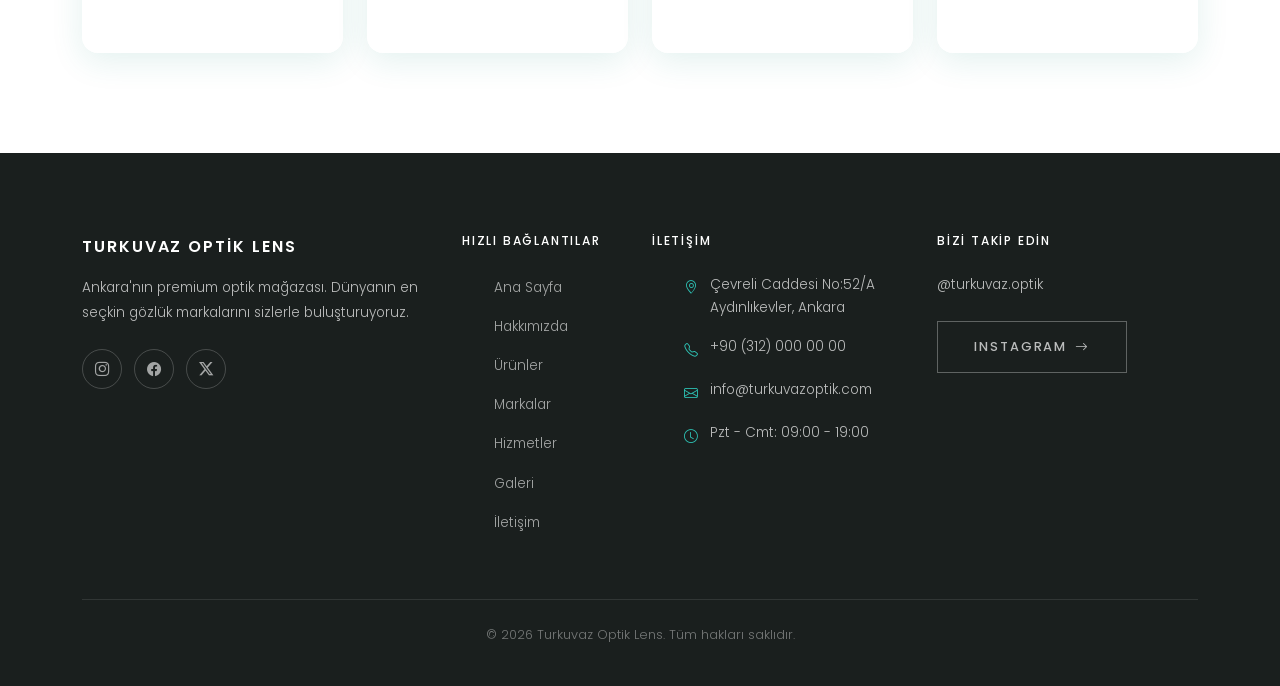
==== commit 37f71b7c: "turkuvaz optik temiz site" ====
--- a/about.html
+++ b/about.html
@@ -1,182 +1,182 @@
-<!DOCTYPE html>
-<html lang="tr">
-<head>
-  <meta charset="UTF-8">
-  <meta name="viewport" content="width=device-width, initial-scale=1.0">
-  <meta name="description" content="Turkuvaz Optik Lens hakkında — Ankara'nın premium optik mağazası.">
-  <title>Hakkımızda — Turkuvaz Optik Lens</title>
-  <link rel="preconnect" href="https://fonts.googleapis.com">
-  <link rel="preconnect" href="https://fonts.gstatic.com" crossorigin>
-  <link href="https://fonts.googleapis.com/css2?family=Poppins:wght@200;300;400;500;600&display=swap" rel="stylesheet">
-  <link href="https://cdn.jsdelivr.net/npm/bootstrap@5.3.3/dist/css/bootstrap.min.css" rel="stylesheet">
-  <link href="https://cdn.jsdelivr.net/npm/bootstrap-icons@1.11.3/font/bootstrap-icons.min.css" rel="stylesheet">
-  <link href="css/style.css" rel="stylesheet">
-</head>
-<body>
-
-  <nav class="navbar navbar-expand-lg navbar-custom inner-page">
-    <div class="container">
-      <a class="navbar-brand d-flex align-items-center" href="index.html">
-        <div class="logo-placeholder">TOL</div>
-        Turkuvaz Optik
-      </a>
-      <button class="navbar-toggler navbar-toggler-custom" type="button" data-bs-toggle="collapse" data-bs-target="#navbarNav" aria-controls="navbarNav" aria-expanded="false" aria-label="Toggle navigation">
-        <span></span><span></span><span></span>
-      </button>
-      <div class="collapse navbar-collapse justify-content-end" id="navbarNav">
-        <ul class="navbar-nav align-items-lg-center">
-          <li class="nav-item"><a class="nav-link" href="index.html" data-i18n="nav.home">Ana Sayfa</a></li>
-          <li class="nav-item"><a class="nav-link active" href="about.html" data-i18n="nav.about">Hakkımızda</a></li>
-          <li class="nav-item"><a class="nav-link" href="products.html" data-i18n="nav.products">Ürünler</a></li>
-          <li class="nav-item"><a class="nav-link" href="brands.html" data-i18n="nav.brands">Markalar</a></li>
-          <li class="nav-item"><a class="nav-link" href="services.html" data-i18n="nav.services">Hizmetler</a></li>
-          <li class="nav-item"><a class="nav-link" href="gallery.html" data-i18n="nav.gallery">Galeri</a></li>
-          <li class="nav-item"><a class="nav-link" href="contact.html" data-i18n="nav.contact">İletişim</a></li>
-        </ul>
-        <div class="lang-switcher">
-          <button class="lang-btn active" data-lang="tr">TR</button>
-          <button class="lang-btn" data-lang="en">EN</button>
-        </div>
-      </div>
-    </div>
-  </nav>
-
-  <header class="page-header">
-    <div class="container">
-      <h1 data-i18n="about.title">Hakkımızda</h1>
-      <p data-i18n="about.sub">Görüş dünyanızda güvenilir adresiniz</p>
-      <nav class="breadcrumb-custom" aria-label="breadcrumb">
-        <a href="index.html" data-i18n="nav.home">Ana Sayfa</a>
-        <span>/</span>
-        <span data-i18n="about.title">Hakkımızda</span>
-      </nav>
-    </div>
-  </header>
-
-  <section class="section-padding">
-    <div class="container">
-      <div class="row align-items-center g-5">
-        <div class="col-lg-6 fade-in-left">
-          <div class="about-image">
-            <img src="https://images.unsplash.com/photo-1556306535-38febf6782e7?w=800&h=600&fit=crop" alt="Turkuvaz Optik Lens Store">
-          </div>
-        </div>
-        <div class="col-lg-6 fade-in-right">
-          <p class="section-subtitle mb-2">Turkuvaz Optik Lens</p>
-          <h2 class="section-title" data-i18n="about.heading">Turkuvaz Optik Lens Hikayesi</h2>
-          <div class="section-divider"></div>
-          <p class="mb-4" style="color: var(--gray); font-weight: 300;" data-i18n="about.p1">Turkuvaz Optik Lens, Ankara'nın kalbinde premium gözlük deneyimini yeniden tanımlıyor. Yılların deneyimi ve tutkusuyla, dünyanın en prestijli gözlük markalarını müşterilerimizle buluşturuyoruz.</p>
-          <p style="color: var(--gray); font-weight: 300;" data-i18n="about.p2">Her müşterimize kişiye özel hizmet sunmayı ilke edinen ekibimiz, en son teknoloji ile donatılmış mağazamızda göz sağlığınızı ve stilinizi bir arada değerlendiriyor.</p>
-          <div class="about-stats">
-            <div class="stat-item glass-card">
-              <div class="stat-number">15+</div>
-              <div class="stat-label" data-i18n="about.stat1">Yıllık Deneyim</div>
-            </div>
-            <div class="stat-item glass-card">
-              <div class="stat-number">30+</div>
-              <div class="stat-label" data-i18n="about.stat2">Premium Marka</div>
-            </div>
-            <div class="stat-item glass-card">
-              <div class="stat-number">5000+</div>
-              <div class="stat-label" data-i18n="about.stat3">Mutlu Müşteri</div>
-            </div>
-          </div>
-        </div>
-      </div>
-    </div>
-  </section>
-
-  <section class="section-padding" style="background: var(--white);">
-    <div class="container">
-      <div class="text-center mb-5 fade-in">
-        <h2 class="section-title" data-i18n="about.values">Değerlerimiz</h2>
-        <div class="section-divider mx-auto"></div>
-      </div>
-      <div class="row g-4">
-        <div class="col-md-6 col-lg-3 fade-in">
-          <div class="value-card glass-card">
-            <i class="bi bi-gem"></i>
-            <h4 data-i18n="about.value1.title">Kalite</h4>
-            <p data-i18n="about.value1.desc">Sadece orijinal ve sertifikalı ürünler sunuyoruz.</p>
-          </div>
-        </div>
-        <div class="col-md-6 col-lg-3 fade-in">
-          <div class="value-card glass-card">
-            <i class="bi bi-mortarboard"></i>
-            <h4 data-i18n="about.value2.title">Uzmanlık</h4>
-            <p data-i18n="about.value2.desc">Deneyimli optisyen kadromuzla profesyonel hizmet.</p>
-          </div>
-        </div>
-        <div class="col-md-6 col-lg-3 fade-in">
-          <div class="value-card glass-card">
-            <i class="bi bi-shield-check"></i>
-            <h4 data-i18n="about.value3.title">Güven</h4>
-            <p data-i18n="about.value3.desc">Müşteri memnuniyeti bizim önceliğimizdir.</p>
-          </div>
-        </div>
-        <div class="col-md-6 col-lg-3 fade-in">
-          <div class="value-card glass-card">
-            <i class="bi bi-lightbulb"></i>
-            <h4 data-i18n="about.value4.title">İnovasyon</h4>
-            <p data-i18n="about.value4.desc">En son teknoloji ve trendleri takip ediyoruz.</p>
-          </div>
-        </div>
-      </div>
-    </div>
-  </section>
-
-  <footer class="footer">
-    <div class="container">
-      <div class="row g-4">
-        <div class="col-lg-4">
-          <div class="footer-brand">Turkuvaz Optik Lens</div>
-          <p class="footer-desc" data-i18n="footer.desc">Ankara'nın premium optik mağazası. Dünyanın en seçkin gözlük markalarını sizlerle buluşturuyoruz.</p>
-          <div class="social-icons">
-            <a href="https://instagram.com/turkuvaz.optik" target="_blank" rel="noopener" class="social-icon"><i class="bi bi-instagram"></i></a>
-            <a href="#" class="social-icon"><i class="bi bi-facebook"></i></a>
-            <a href="#" class="social-icon"><i class="bi bi-twitter-x"></i></a>
-          </div>
-        </div>
-        <div class="col-6 col-lg-2">
-          <h5 data-i18n="footer.links">Hızlı Bağlantılar</h5>
-          <ul class="footer-links">
-            <li><a href="index.html" data-i18n="nav.home">Ana Sayfa</a></li>
-            <li><a href="about.html" data-i18n="nav.about">Hakkımızda</a></li>
-            <li><a href="products.html" data-i18n="nav.products">Ürünler</a></li>
-            <li><a href="brands.html" data-i18n="nav.brands">Markalar</a></li>
-            <li><a href="services.html" data-i18n="nav.services">Hizmetler</a></li>
-            <li><a href="gallery.html" data-i18n="nav.gallery">Galeri</a></li>
-            <li><a href="contact.html" data-i18n="nav.contact">İletişim</a></li>
-          </ul>
-        </div>
-        <div class="col-6 col-lg-3">
-          <h5 data-i18n="footer.contact">İletişim</h5>
-          <ul class="footer-contact">
-            <li><i class="bi bi-geo-alt"></i> Çevreli Caddesi No:52/A Aydınlıkevler, Ankara</li>
-            <li><i class="bi bi-telephone"></i> +90 (312) 000 00 00</li>
-            <li><i class="bi bi-envelope"></i> info@turkuvazoptik.com</li>
-            <li><i class="bi bi-clock"></i> <span data-i18n="contact.hours.val">Pzt - Cmt: 09:00 - 19:00</span></li>
-          </ul>
-        </div>
-        <div class="col-lg-3">
-          <h5 data-i18n="footer.follow">Bizi Takip Edin</h5>
-          <p class="footer-desc">@turkuvaz.optik</p>
-          <a href="https://instagram.com/turkuvaz.optik" target="_blank" rel="noopener" class="btn-luxury" style="border-color: rgba(255,255,255,0.3); color: rgba(255,255,255,0.7);">
-            <span>Instagram</span> <i class="bi bi-arrow-right"></i>
-          </a>
-        </div>
-      </div>
-      <div class="footer-bottom">
-        <p>&copy; 2026 Turkuvaz Optik Lens. <span data-i18n="footer.rights">Tüm hakları saklıdır.</span></p>
-      </div>
-    </div>
-  </footer>
-
-  <a href="https://wa.me/903120000000" target="_blank" rel="noopener" class="whatsapp-float" aria-label="WhatsApp">
-    <i class="bi bi-whatsapp"></i>
-  </a>
-
-  <script src="https://cdn.jsdelivr.net/npm/bootstrap@5.3.3/dist/js/bootstrap.bundle.min.js"></script>
-  <script src="js/main.js"></script>
-</body>
-</html>
+<!DOCTYPE html>
+<html lang="tr">
+<head>
+  <meta charset="UTF-8">
+  <meta name="viewport" content="width=device-width, initial-scale=1.0">
+  <meta name="description" content="Turkuvaz Optik Lens hakkında — Ankara'nın premium optik mağazası.">
+  <title>Hakkımızda — Turkuvaz Optik Lens</title>
+  <link rel="preconnect" href="https://fonts.googleapis.com">
+  <link rel="preconnect" href="https://fonts.gstatic.com" crossorigin>
+  <link href="https://fonts.googleapis.com/css2?family=Poppins:wght@200;300;400;500;600&display=swap" rel="stylesheet">
+  <link href="https://cdn.jsdelivr.net/npm/bootstrap@5.3.3/dist/css/bootstrap.min.css" rel="stylesheet">
+  <link href="https://cdn.jsdelivr.net/npm/bootstrap-icons@1.11.3/font/bootstrap-icons.min.css" rel="stylesheet">
+  <link href="css/style.css" rel="stylesheet">
+  <link rel="icon" type="image/png" href="favicon.png">
+</head>
+<body>
+
+  <nav class="navbar navbar-expand-lg navbar-custom inner-page">
+    <div class="container">
+      <a class="navbar-brand d-flex align-items-center" href="index.html">
+    <img src="seffaf.png" alt="Turkuvaz Optik Logo" class="navbar-logo">
+</a>
+      <button class="navbar-toggler navbar-toggler-custom" type="button" data-bs-toggle="collapse" data-bs-target="#navbarNav" aria-controls="navbarNav" aria-expanded="false" aria-label="Toggle navigation">
+        <span></span><span></span><span></span>
+      </button>
+      <div class="collapse navbar-collapse justify-content-end" id="navbarNav">
+        <ul class="navbar-nav align-items-lg-center">
+          <li class="nav-item"><a class="nav-link" href="index.html" data-i18n="nav.home">Ana Sayfa</a></li>
+          <li class="nav-item"><a class="nav-link active" href="about.html" data-i18n="nav.about">Hakkımızda</a></li>
+          <li class="nav-item"><a class="nav-link" href="products.html" data-i18n="nav.products">Ürünler</a></li>
+          <li class="nav-item"><a class="nav-link" href="brands.html" data-i18n="nav.brands">Markalar</a></li>
+          <li class="nav-item"><a class="nav-link" href="services.html" data-i18n="nav.services">Hizmetler</a></li>
+          <li class="nav-item"><a class="nav-link" href="gallery.html" data-i18n="nav.gallery">Galeri</a></li>
+          <li class="nav-item"><a class="nav-link" href="contact.html" data-i18n="nav.contact">İletişim</a></li>
+        </ul>
+        <div class="lang-switcher">
+          <button class="lang-btn active" data-lang="tr">TR</button>
+          <button class="lang-btn" data-lang="en">EN</button>
+        </div>
+      </div>
+    </div>
+  </nav>
+
+  <header class="page-header">
+    <div class="container">
+      <h1 data-i18n="about.title">Hakkımızda</h1>
+      <p data-i18n="about.sub">Görüş dünyanızda güvenilir adresiniz</p>
+      <nav class="breadcrumb-custom" aria-label="breadcrumb">
+        <a href="index.html" data-i18n="nav.home">Ana Sayfa</a>
+        <span>/</span>
+        <span data-i18n="about.title">Hakkımızda</span>
+      </nav>
+    </div>
+  </header>
+
+  <section class="section-padding">
+    <div class="container">
+      <div class="row align-items-center g-5">
+        <div class="col-lg-6 fade-in-left">
+          <div class="about-image">
+            <img src="https://images.unsplash.com/photo-1556306535-38febf6782e7?w=800&h=600&fit=crop" alt="Turkuvaz Optik Lens Store">
+          </div>
+        </div>
+        <div class="col-lg-6 fade-in-right">
+          <p class="section-subtitle mb-2">Turkuvaz Optik Lens</p>
+          <h2 class="section-title" data-i18n="about.heading">Turkuvaz Optik Lens Hikayesi</h2>
+          <div class="section-divider"></div>
+          <p class="mb-4" style="color: var(--gray); font-weight: 300;" data-i18n="about.p1">Turkuvaz Optik Lens, Ankara'nın kalbinde premium gözlük deneyimini yeniden tanımlıyor. Yılların deneyimi ve tutkusuyla, dünyanın en prestijli gözlük markalarını müşterilerimizle buluşturuyoruz.</p>
+          <p style="color: var(--gray); font-weight: 300;" data-i18n="about.p2">Her müşterimize kişiye özel hizmet sunmayı ilke edinen ekibimiz, en son teknoloji ile donatılmış mağazamızda göz sağlığınızı ve stilinizi bir arada değerlendiriyor.</p>
+          <div class="about-stats">
+            <div class="stat-item glass-card">
+              <div class="stat-number">15+</div>
+              <div class="stat-label" data-i18n="about.stat1">Yıllık Deneyim</div>
+            </div>
+            <div class="stat-item glass-card">
+              <div class="stat-number">30+</div>
+              <div class="stat-label" data-i18n="about.stat2">Premium Marka</div>
+            </div>
+            <div class="stat-item glass-card">
+              <div class="stat-number">5000+</div>
+              <div class="stat-label" data-i18n="about.stat3">Mutlu Müşteri</div>
+            </div>
+          </div>
+        </div>
+      </div>
+    </div>
+  </section>
+
+  <section class="section-padding" style="background: var(--white);">
+    <div class="container">
+      <div class="text-center mb-5 fade-in">
+        <h2 class="section-title" data-i18n="about.values">Değerlerimiz</h2>
+        <div class="section-divider mx-auto"></div>
+      </div>
+      <div class="row g-4">
+        <div class="col-md-6 col-lg-3 fade-in">
+          <div class="value-card glass-card">
+            <i class="bi bi-gem"></i>
+            <h4 data-i18n="about.value1.title">Kalite</h4>
+            <p data-i18n="about.value1.desc">Sadece orijinal ve sertifikalı ürünler sunuyoruz.</p>
+          </div>
+        </div>
+        <div class="col-md-6 col-lg-3 fade-in">
+          <div class="value-card glass-card">
+            <i class="bi bi-mortarboard"></i>
+            <h4 data-i18n="about.value2.title">Uzmanlık</h4>
+            <p data-i18n="about.value2.desc">Deneyimli optisyen kadromuzla profesyonel hizmet.</p>
+          </div>
+        </div>
+        <div class="col-md-6 col-lg-3 fade-in">
+          <div class="value-card glass-card">
+            <i class="bi bi-shield-check"></i>
+            <h4 data-i18n="about.value3.title">Güven</h4>
+            <p data-i18n="about.value3.desc">Müşteri memnuniyeti bizim önceliğimizdir.</p>
+          </div>
+        </div>
+        <div class="col-md-6 col-lg-3 fade-in">
+          <div class="value-card glass-card">
+            <i class="bi bi-lightbulb"></i>
+            <h4 data-i18n="about.value4.title">İnovasyon</h4>
+            <p data-i18n="about.value4.desc">En son teknoloji ve trendleri takip ediyoruz.</p>
+          </div>
+        </div>
+      </div>
+    </div>
+  </section>
+
+  <footer class="footer">
+    <div class="container">
+      <div class="row g-4">
+        <div class="col-lg-4">
+          <div class="footer-brand">Turkuvaz Optik Lens</div>
+          <p class="footer-desc" data-i18n="footer.desc">Ankara'nın premium optik mağazası. Dünyanın en seçkin gözlük markalarını sizlerle buluşturuyoruz.</p>
+          <div class="social-icons">
+            <a href="https://instagram.com/turkuvaz.optik" target="_blank" rel="noopener" class="social-icon"><i class="bi bi-instagram"></i></a>
+            <a href="#" class="social-icon"><i class="bi bi-facebook"></i></a>
+            <a href="#" class="social-icon"><i class="bi bi-twitter-x"></i></a>
+          </div>
+        </div>
+        <div class="col-6 col-lg-2">
+          <h5 data-i18n="footer.links">Hızlı Bağlantılar</h5>
+          <ul class="footer-links">
+            <li><a href="index.html" data-i18n="nav.home">Ana Sayfa</a></li>
+            <li><a href="about.html" data-i18n="nav.about">Hakkımızda</a></li>
+            <li><a href="products.html" data-i18n="nav.products">Ürünler</a></li>
+            <li><a href="brands.html" data-i18n="nav.brands">Markalar</a></li>
+            <li><a href="services.html" data-i18n="nav.services">Hizmetler</a></li>
+            <li><a href="gallery.html" data-i18n="nav.gallery">Galeri</a></li>
+            <li><a href="contact.html" data-i18n="nav.contact">İletişim</a></li>
+          </ul>
+        </div>
+        <div class="col-6 col-lg-3">
+          <h5 data-i18n="footer.contact">İletişim</h5>
+          <ul class="footer-contact">
+            <li><i class="bi bi-geo-alt"></i> Çevreli Caddesi No:52/A Aydınlıkevler, Ankara</li>
+            <li><i class="bi bi-telephone"></i> +90 (312) 000 00 00</li>
+            <li><i class="bi bi-envelope"></i> info@turkuvazoptik.com</li>
+            <li><i class="bi bi-clock"></i> <span data-i18n="contact.hours.val">Pzt - Cmt: 09:00 - 19:00</span></li>
+          </ul>
+        </div>
+        <div class="col-lg-3">
+          <h5 data-i18n="footer.follow">Bizi Takip Edin</h5>
+          <p class="footer-desc">@turkuvaz.optik</p>
+          <a href="https://instagram.com/turkuvaz.optik" target="_blank" rel="noopener" class="btn-luxury" style="border-color: rgba(255,255,255,0.3); color: rgba(255,255,255,0.7);">
+            <span>Instagram</span> <i class="bi bi-arrow-right"></i>
+          </a>
+        </div>
+      </div>
+      <div class="footer-bottom">
+        <p>&copy; 2026 Turkuvaz Optik Lens. <span data-i18n="footer.rights">Tüm hakları saklıdır.</span></p>
+      </div>
+    </div>
+  </footer>
+
+  <a href="https://wa.me/903120000000" target="_blank" rel="noopener" class="whatsapp-float" aria-label="WhatsApp">
+    <i class="bi bi-whatsapp"></i>
+  </a>
+
+  <script src="https://cdn.jsdelivr.net/npm/bootstrap@5.3.3/dist/js/bootstrap.bundle.min.js"></script>
+  <script src="js/main.js"></script>
+</body>
+</html>
--- a/css/style.css
+++ b/css/style.css
@@ -1,1579 +1,1586 @@
-/* ============================================
-   Turkuvaz Optik Lens — Premium Stylesheet
-   ============================================ */
-
-:root {
-  --turquoise: #2ec4b6;
-  --turquoise-light: #7ee8df;
-  --turquoise-dark: #1a8a7e;
-  --turquoise-deep: #0d5c54;
-  --gold: #c9a962;
-  --gold-light: #e8d5a3;
-  --white: #ffffff;
-  --off-white: #f8fafa;
-  --cream: #f5f7f7;
-  --charcoal: #1a1f1e;
-  --gray: #6b7b78;
-  --gray-light: #e8eceb;
-  --glass-bg: rgba(255, 255, 255, 0.12);
-  --glass-border: rgba(255, 255, 255, 0.25);
-  --shadow-soft: 0 8px 32px rgba(26, 138, 126, 0.12);
-  --shadow-luxury: 0 20px 60px rgba(13, 92, 84, 0.18);
-  --transition: all 0.4s cubic-bezier(0.25, 0.46, 0.45, 0.94);
-  --font-primary: 'Poppins', sans-serif;
-  --navbar-height: 80px;
-}
-
-/* ---- Reset & Base ---- */
-*,
-*::before,
-*::after {
-  box-sizing: border-box;
-  margin: 0;
-  padding: 0;
-}
-
-html {
-  scroll-behavior: smooth;
-}
-
-body {
-  font-family: var(--font-primary);
-  color: var(--charcoal);
-  background-color: var(--off-white);
-  line-height: 1.7;
-  overflow-x: hidden;
-}
-
-img {
-  max-width: 100%;
-  height: auto;
-  display: block;
-}
-
-a {
-  text-decoration: none;
-  color: inherit;
-  transition: var(--transition);
-}
-
-ul {
-  list-style: none;
-}
-
-h1, h2, h3, h4, h5, h6 {
-  font-weight: 500;
-  line-height: 1.3;
-  letter-spacing: 0.02em;
-}
-
-.section-padding {
-  padding: 100px 0;
-}
-
-.section-title {
-  font-size: clamp(1.8rem, 4vw, 2.8rem);
-  font-weight: 300;
-  color: var(--charcoal);
-  margin-bottom: 0.5rem;
-  letter-spacing: 0.08em;
-  text-transform: uppercase;
-}
-
-.section-subtitle {
-  font-size: 0.95rem;
-  color: var(--gray);
-  font-weight: 300;
-  letter-spacing: 0.15em;
-  text-transform: uppercase;
-  margin-bottom: 3rem;
-}
-
-.section-divider {
-  width: 60px;
-  height: 2px;
-  background: linear-gradient(90deg, var(--turquoise), var(--gold));
-  margin: 1rem 0 2rem;
-}
-
-.text-turquoise {
-  color: var(--turquoise);
-}
-
-/* ---- Buttons ---- */
-.btn-luxury {
-  display: inline-flex;
-  align-items: center;
-  gap: 0.5rem;
-  padding: 14px 36px;
-  font-size: 0.8rem;
-  font-weight: 500;
-  letter-spacing: 0.15em;
-  text-transform: uppercase;
-  border: 1px solid var(--charcoal);
-  background: transparent;
-  color: var(--charcoal);
-  cursor: pointer;
-  transition: var(--transition);
-  position: relative;
-  overflow: hidden;
-}
-
-.btn-luxury::before {
-  content: '';
-  position: absolute;
-  inset: 0;
-  background: var(--charcoal);
-  transform: scaleX(0);
-  transform-origin: right;
-  transition: transform 0.4s ease;
-  z-index: 0;
-}
-
-.btn-luxury span,
-.btn-luxury i {
-  position: relative;
-  z-index: 1;
-}
-
-.btn-luxury:hover {
-  color: var(--white);
-  border-color: var(--charcoal);
-}
-
-.btn-luxury:hover::before {
-  transform: scaleX(1);
-  transform-origin: left;
-}
-
-.btn-luxury-filled {
-  background: var(--turquoise-dark);
-  border-color: var(--turquoise-dark);
-  color: var(--white);
-}
-
-.btn-luxury-filled::before {
-  background: var(--turquoise-deep);
-}
-
-.btn-luxury-filled:hover {
-  color: var(--white);
-  border-color: var(--turquoise-deep);
-}
-
-/* ---- Navbar ---- */
-.navbar-custom {
-  position: fixed;
-  top: 0;
-  left: 0;
-  right: 0;
-  z-index: 1050;
-  padding: 0;
-  height: var(--navbar-height);
-  transition: var(--transition);
-  background: transparent;
-}
-
-.navbar-custom.scrolled {
-  background: rgba(255, 255, 255, 0.92);
-  backdrop-filter: blur(20px);
-  -webkit-backdrop-filter: blur(20px);
-  box-shadow: 0 2px 30px rgba(0, 0, 0, 0.06);
-}
-
-.navbar-custom .navbar-brand {
-  font-size: 1.1rem;
-  font-weight: 600;
-  letter-spacing: 0.12em;
-  text-transform: uppercase;
-  color: var(--white);
-  transition: var(--transition);
-}
-
-.navbar-custom.scrolled .navbar-brand,
-.navbar-custom.inner-page .navbar-brand {
-  color: var(--charcoal);
-}
-
-.logo-placeholder {
-  width: 42px;
-  height: 42px;
-  border: 2px solid currentColor;
-  border-radius: 50%;
-  display: flex;
-  align-items: center;
-  justify-content: center;
-  font-size: 0.65rem;
-  font-weight: 700;
-  letter-spacing: 0.05em;
-  margin-right: 12px;
-}
-
-.navbar-custom .nav-link {
-  font-size: 0.75rem;
-  font-weight: 400;
-  letter-spacing: 0.12em;
-  text-transform: uppercase;
-  color: rgba(255, 255, 255, 0.85);
-  padding: 0.5rem 1rem !important;
-  position: relative;
-}
-
-.navbar-custom.scrolled .nav-link,
-.navbar-custom.inner-page .nav-link {
-  color: var(--charcoal);
-}
-
-.navbar-custom .nav-link::after {
-  content: '';
-  position: absolute;
-  bottom: 0;
-  left: 50%;
-  width: 0;
-  height: 1px;
-  background: var(--turquoise);
-  transition: var(--transition);
-  transform: translateX(-50%);
-}
-
-.navbar-custom .nav-link:hover::after,
-.navbar-custom .nav-link.active::after {
-  width: 60%;
-}
-
-.navbar-custom .nav-link:hover,
-.navbar-custom .nav-link.active {
-  color: var(--turquoise);
-}
-
-.navbar-custom.scrolled .nav-link:hover,
-.navbar-custom.inner-page .nav-link:hover {
-  color: var(--turquoise-dark);
-}
-
-/* Language Switcher */
-.lang-switcher {
-  display: flex;
-  align-items: center;
-  gap: 4px;
-  margin-left: 1rem;
-}
-
-.lang-btn {
-  background: none;
-  border: 1px solid rgba(255, 255, 255, 0.4);
-  color: rgba(255, 255, 255, 0.7);
-  font-size: 0.7rem;
-  font-weight: 500;
-  letter-spacing: 0.1em;
-  padding: 4px 10px;
-  cursor: pointer;
-  transition: var(--transition);
-  font-family: var(--font-primary);
-}
-
-.navbar-custom.scrolled .lang-btn,
-.navbar-custom.inner-page .lang-btn {
-  border-color: var(--gray-light);
-  color: var(--gray);
-}
-
-.lang-btn.active {
-  background: var(--turquoise);
-  border-color: var(--turquoise);
-  color: var(--white);
-}
-
-.lang-btn:hover:not(.active) {
-  border-color: var(--turquoise);
-  color: var(--turquoise);
-}
-
-.navbar-toggler-custom {
-  border: none;
-  padding: 0;
-  width: 30px;
-  height: 22px;
-  position: relative;
-  background: none;
-}
-
-.navbar-toggler-custom span {
-  display: block;
-  width: 100%;
-  height: 2px;
-  background: var(--white);
-  transition: var(--transition);
-  position: absolute;
-  left: 0;
-}
-
-.navbar-custom.scrolled .navbar-toggler-custom span,
-.navbar-custom.inner-page .navbar-toggler-custom span {
-  background: var(--charcoal);
-}
-
-.navbar-toggler-custom span:nth-child(1) { top: 0; }
-.navbar-toggler-custom span:nth-child(2) { top: 50%; transform: translateY(-50%); }
-.navbar-toggler-custom span:nth-child(3) { bottom: 0; }
-
-.navbar-toggler-custom[aria-expanded="true"] span:nth-child(1) {
-  top: 50%;
-  transform: translateY(-50%) rotate(45deg);
-}
-
-.navbar-toggler-custom[aria-expanded="true"] span:nth-child(2) {
-  opacity: 0;
-}
-
-.navbar-toggler-custom[aria-expanded="true"] span:nth-child(3) {
-  bottom: 50%;
-  transform: translateY(50%) rotate(-45deg);
-}
-
-/* Mobile menu */
-@media (max-width: 991.98px) {
-  .navbar-custom .navbar-collapse {
-    background: rgba(255, 255, 255, 0.97);
-    backdrop-filter: blur(20px);
-    padding: 1.5rem;
-    margin-top: 1rem;
-    border-radius: 12px;
-    box-shadow: var(--shadow-soft);
-  }
-
-  .navbar-custom .nav-link {
-    color: var(--charcoal) !important;
-    padding: 0.75rem 0 !important;
-  }
-
-  .lang-switcher {
-    margin-left: 0;
-    margin-top: 1rem;
-  }
-
-  .lang-btn {
-    border-color: var(--gray-light);
-    color: var(--gray);
-  }
-}
-
-/* ---- Hero Slider ---- */
-.hero-section {
-  position: relative;
-  height: 100vh;
-  min-height: 600px;
-  overflow: hidden;
-}
-
-.hero-slide {
-  position: absolute;
-  inset: 0;
-  opacity: 0;
-  transition: opacity 1.2s ease;
-}
-
-.hero-slide.active {
-  opacity: 1;
-}
-
-.hero-slide img {
-  width: 100%;
-  height: 100%;
-  object-fit: cover;
-}
-
-.hero-overlay {
-  position: absolute;
-  inset: 0;
-  background: linear-gradient(
-    135deg,
-    rgba(13, 92, 84, 0.65) 0%,
-    rgba(26, 31, 30, 0.45) 50%,
-    rgba(13, 92, 84, 0.3) 100%
-  );
-}
-
-.hero-content {
-  position: absolute;
-  inset: 0;
-  display: flex;
-  align-items: center;
-  justify-content: center;
-  text-align: center;
-  z-index: 2;
-  padding: 0 2rem;
-}
-
-.hero-text {
-  max-width: 800px;
-  color: var(--white);
-  transform: translateY(30px);
-  opacity: 0;
-  transition: all 1s ease 0.3s;
-}
-
-.hero-slide.active .hero-text {
-  transform: translateY(0);
-  opacity: 1;
-}
-
-.hero-text .hero-subtitle {
-  font-size: 0.85rem;
-  letter-spacing: 0.3em;
-  text-transform: uppercase;
-  margin-bottom: 1.5rem;
-  font-weight: 300;
-  color: var(--turquoise-light);
-}
-
-.hero-text h1 {
-  font-size: clamp(2.5rem, 6vw, 4.5rem);
-  font-weight: 200;
-  letter-spacing: 0.15em;
-  text-transform: uppercase;
-  margin-bottom: 1.5rem;
-  line-height: 1.1;
-}
-
-.hero-text p {
-  font-size: 1rem;
-  font-weight: 300;
-  letter-spacing: 0.05em;
-  margin-bottom: 2.5rem;
-  opacity: 0.9;
-  max-width: 550px;
-  margin-left: auto;
-  margin-right: auto;
-}
-
-.hero-nav {
-  position: absolute;
-  bottom: 40px;
-  left: 50%;
-  transform: translateX(-50%);
-  display: flex;
-  gap: 12px;
-  z-index: 3;
-}
-
-.hero-dot {
-  width: 40px;
-  height: 3px;
-  background: rgba(255, 255, 255, 0.3);
-  border: none;
-  cursor: pointer;
-  transition: var(--transition);
-}
-
-.hero-dot.active {
-  background: var(--turquoise-light);
-  width: 60px;
-}
-
-.hero-arrows {
-  position: absolute;
-  top: 50%;
-  transform: translateY(-50%);
-  z-index: 3;
-  width: 100%;
-  display: flex;
-  justify-content: space-between;
-  padding: 0 2rem;
-  pointer-events: none;
-}
-
-.hero-arrow {
-  width: 50px;
-  height: 50px;
-  border: 1px solid rgba(255, 255, 255, 0.3);
-  background: var(--glass-bg);
-  backdrop-filter: blur(10px);
-  color: var(--white);
-  display: flex;
-  align-items: center;
-  justify-content: center;
-  cursor: pointer;
-  transition: var(--transition);
-  pointer-events: all;
-  font-size: 1.2rem;
-}
-
-.hero-arrow:hover {
-  background: var(--turquoise);
-  border-color: var(--turquoise);
-}
-
-.scroll-indicator {
-  position: absolute;
-  bottom: 100px;
-  left: 50%;
-  transform: translateX(-50%);
-  z-index: 3;
-  animation: bounce 2s infinite;
-}
-
-.scroll-indicator span {
-  display: block;
-  width: 1px;
-  height: 50px;
-  background: linear-gradient(to bottom, transparent, var(--turquoise-light));
-}
-
-@keyframes bounce {
-  0%, 100% { transform: translateX(-50%) translateY(0); }
-  50% { transform: translateX(-50%) translateY(10px); }
-}
-
-/* ---- Glass Cards ---- */
-.glass-card {
-  background: rgba(255, 255, 255, 0.7);
-  backdrop-filter: blur(16px);
-  -webkit-backdrop-filter: blur(16px);
-  border: 1px solid rgba(255, 255, 255, 0.5);
-  border-radius: 16px;
-  padding: 2rem;
-  transition: var(--transition);
-  box-shadow: var(--shadow-soft);
-}
-
-.glass-card:hover {
-  transform: translateY(-8px);
-  box-shadow: var(--shadow-luxury);
-  border-color: var(--turquoise-light);
-}
-
-/* ---- Category Cards ---- */
-.category-card {
-  position: relative;
-  overflow: hidden;
-  border-radius: 12px;
-  aspect-ratio: 3/4;
-  cursor: pointer;
-}
-
-.category-card img {
-  width: 100%;
-  height: 100%;
-  object-fit: cover;
-  transition: transform 0.8s ease;
-}
-
-.category-card:hover img {
-  transform: scale(1.08);
-}
-
-.category-card .category-overlay {
-  position: absolute;
-  inset: 0;
-  background: linear-gradient(to top, rgba(13, 92, 84, 0.8) 0%, transparent 60%);
-  display: flex;
-  flex-direction: column;
-  justify-content: flex-end;
-  padding: 2rem;
-  color: var(--white);
-  transition: var(--transition);
-}
-
-.category-card:hover .category-overlay {
-  background: linear-gradient(to top, rgba(13, 92, 84, 0.9) 0%, rgba(13, 92, 84, 0.2) 100%);
-}
-
-.category-card h3 {
-  font-size: 1.2rem;
-  font-weight: 400;
-  letter-spacing: 0.15em;
-  text-transform: uppercase;
-  margin-bottom: 0.5rem;
-  transform: translateY(10px);
-  transition: var(--transition);
-}
-
-.category-card:hover h3 {
-  transform: translateY(0);
-}
-
-.category-card .category-link {
-  font-size: 0.75rem;
-  letter-spacing: 0.15em;
-  text-transform: uppercase;
-  opacity: 0;
-  transform: translateY(10px);
-  transition: var(--transition);
-  color: var(--turquoise-light);
-}
-
-.category-card:hover .category-link {
-  opacity: 1;
-  transform: translateY(0);
-}
-
-/* ---- Product Cards ---- */
-.product-card {
-  background: var(--white);
-  border-radius: 12px;
-  overflow: hidden;
-  transition: var(--transition);
-  box-shadow: 0 4px 20px rgba(0, 0, 0, 0.04);
-  height: 100%;
-  display: flex;
-  flex-direction: column;
-}
-
-.product-card:hover {
-  transform: translateY(-6px);
-  box-shadow: var(--shadow-luxury);
-}
-
-.product-card-image {
-  position: relative;
-  overflow: hidden;
-  aspect-ratio: 1/1;
-  background: var(--cream);
-}
-
-.product-card-image img {
-  width: 100%;
-  height: 100%;
-  object-fit: cover;
-  transition: transform 0.6s ease;
-}
-
-.product-card:hover .product-card-image img {
-  transform: scale(1.05);
-}
-
-.product-card-badge {
-  position: absolute;
-  top: 1rem;
-  left: 1rem;
-  background: var(--turquoise);
-  color: var(--white);
-  font-size: 0.65rem;
-  letter-spacing: 0.1em;
-  text-transform: uppercase;
-  padding: 4px 12px;
-  border-radius: 20px;
-}
-
-.product-card-body {
-  padding: 1.5rem;
-  flex-grow: 1;
-  display: flex;
-  flex-direction: column;
-}
-
-.product-card-body h4 {
-  font-size: 0.95rem;
-  font-weight: 500;
-  letter-spacing: 0.05em;
-  margin-bottom: 0.25rem;
-}
-
-.product-card-body .product-brand {
-  font-size: 0.75rem;
-  color: var(--gray);
-  letter-spacing: 0.1em;
-  text-transform: uppercase;
-  margin-bottom: 1rem;
-}
-
-.product-card-body .btn-luxury {
-  margin-top: auto;
-  padding: 10px 24px;
-  font-size: 0.7rem;
-  align-self: flex-start;
-}
-
-/* ---- CTA Section ---- */
-.cta-section {
-  background: linear-gradient(135deg, var(--turquoise-deep) 0%, var(--turquoise-dark) 50%, var(--turquoise) 100%);
-  position: relative;
-  overflow: hidden;
-}
-
-.cta-section::before {
-  content: '';
-  position: absolute;
-  top: -50%;
-  right: -20%;
-  width: 600px;
-  height: 600px;
-  border-radius: 50%;
-  background: rgba(255, 255, 255, 0.05);
-}
-
-.cta-content {
-  position: relative;
-  z-index: 1;
-  color: var(--white);
-  text-align: center;
-}
-
-.cta-content h2 {
-  font-size: clamp(1.8rem, 4vw, 2.5rem);
-  font-weight: 300;
-  letter-spacing: 0.1em;
-  margin-bottom: 1rem;
-}
-
-.cta-content p {
-  font-weight: 300;
-  opacity: 0.9;
-  max-width: 500px;
-  margin: 0 auto 2rem;
-}
-
-.cta-section .btn-luxury {
-  border-color: var(--white);
-  color: var(--white);
-}
-
-.cta-section .btn-luxury::before {
-  background: var(--white);
-}
-
-.cta-section .btn-luxury:hover {
-  color: var(--turquoise-dark);
-}
-
-/* ---- Instagram Section ---- */
-.instagram-section {
-  background: var(--white);
-}
-
-.instagram-grid {
-  display: grid;
-  grid-template-columns: repeat(6, 1fr);
-  gap: 4px;
-}
-
-.instagram-item {
-  position: relative;
-  aspect-ratio: 1;
-  overflow: hidden;
-  cursor: pointer;
-}
-
-.instagram-item img {
-  width: 100%;
-  height: 100%;
-  object-fit: cover;
-  transition: transform 0.5s ease;
-}
-
-.instagram-item:hover img {
-  transform: scale(1.1);
-}
-
-.instagram-item .insta-overlay {
-  position: absolute;
-  inset: 0;
-  background: rgba(46, 196, 182, 0.7);
-  display: flex;
-  align-items: center;
-  justify-content: center;
-  opacity: 0;
-  transition: var(--transition);
-  color: var(--white);
-  font-size: 1.5rem;
-}
-
-.instagram-item:hover .insta-overlay {
-  opacity: 1;
-}
-
-@media (max-width: 991.98px) {
-  .instagram-grid {
-    grid-template-columns: repeat(3, 1fr);
-  }
-}
-
-@media (max-width: 575.98px) {
-  .instagram-grid {
-    grid-template-columns: repeat(2, 1fr);
-  }
-}
-
-/* ---- Footer ---- */
-.footer {
-  background: var(--charcoal);
-  color: rgba(255, 255, 255, 0.7);
-  padding: 80px 0 0;
-}
-
-.footer-brand {
-  font-size: 1rem;
-  font-weight: 600;
-  letter-spacing: 0.12em;
-  text-transform: uppercase;
-  color: var(--white);
-  margin-bottom: 1rem;
-}
-
-.footer-desc {
-  font-size: 0.85rem;
-  font-weight: 300;
-  line-height: 1.8;
-  margin-bottom: 1.5rem;
-}
-
-.footer h5 {
-  font-size: 0.75rem;
-  letter-spacing: 0.15em;
-  text-transform: uppercase;
-  color: var(--white);
-  margin-bottom: 1.5rem;
-  font-weight: 500;
-}
-
-.footer-links li {
-  margin-bottom: 0.75rem;
-}
-
-.footer-links a {
-  font-size: 0.85rem;
-  font-weight: 300;
-  color: rgba(255, 255, 255, 0.6);
-}
-
-.footer-links a:hover {
-  color: var(--turquoise-light);
-  padding-left: 5px;
-}
-
-.footer-contact li {
-  display: flex;
-  align-items: flex-start;
-  gap: 0.75rem;
-  margin-bottom: 1rem;
-  font-size: 0.85rem;
-  font-weight: 300;
-}
-
-.footer-contact i {
-  color: var(--turquoise);
-  margin-top: 4px;
-}
-
-.social-icons {
-  display: flex;
-  gap: 12px;
-}
-
-.social-icon {
-  width: 40px;
-  height: 40px;
-  border: 1px solid rgba(255, 255, 255, 0.2);
-  border-radius: 50%;
-  display: flex;
-  align-items: center;
-  justify-content: center;
-  color: rgba(255, 255, 255, 0.6);
-  font-size: 0.9rem;
-  transition: var(--transition);
-}
-
-.social-icon:hover {
-  background: var(--turquoise);
-  border-color: var(--turquoise);
-  color: var(--white);
-  transform: translateY(-3px);
-}
-
-.footer-bottom {
-  border-top: 1px solid rgba(255, 255, 255, 0.1);
-  padding: 1.5rem 0;
-  margin-top: 3rem;
-  text-align: center;
-  font-size: 0.8rem;
-  font-weight: 300;
-  color: rgba(255, 255, 255, 0.4);
-}
-
-/* ---- Page Header (Inner Pages) ---- */
-.page-header {
-  padding: 160px 0 80px;
-  background: linear-gradient(135deg, var(--turquoise-deep) 0%, var(--turquoise-dark) 100%);
-  text-align: center;
-  color: var(--white);
-  position: relative;
-  overflow: hidden;
-}
-
-.page-header::after {
-  content: '';
-  position: absolute;
-  bottom: 0;
-  left: 0;
-  right: 0;
-  height: 80px;
-  background: linear-gradient(to top, var(--off-white), transparent);
-}
-
-.page-header h1 {
-  font-size: clamp(2rem, 5vw, 3rem);
-  font-weight: 200;
-  letter-spacing: 0.15em;
-  text-transform: uppercase;
-  margin-bottom: 0.5rem;
-}
-
-.page-header p {
-  font-size: 0.9rem;
-  font-weight: 300;
-  letter-spacing: 0.1em;
-  opacity: 0.8;
-}
-
-.breadcrumb-custom {
-  display: flex;
-  justify-content: center;
-  gap: 0.5rem;
-  margin-top: 1.5rem;
-  font-size: 0.75rem;
-  letter-spacing: 0.1em;
-  text-transform: uppercase;
-}
-
-.breadcrumb-custom a {
-  color: var(--turquoise-light);
-}
-
-.breadcrumb-custom span {
-  opacity: 0.5;
-}
-
-/* ---- About Page ---- */
-.about-image {
-  border-radius: 16px;
-  overflow: hidden;
-  box-shadow: var(--shadow-luxury);
-}
-
-.about-image img {
-  width: 100%;
-  height: 500px;
-  object-fit: cover;
-}
-
-.about-stats {
-  display: grid;
-  grid-template-columns: repeat(3, 1fr);
-  gap: 2rem;
-  margin-top: 3rem;
-}
-
-.stat-item {
-  text-align: center;
-  padding: 2rem;
-}
-
-.stat-item .stat-number {
-  font-size: 2.5rem;
-  font-weight: 200;
-  color: var(--turquoise-dark);
-  letter-spacing: 0.05em;
-}
-
-.stat-item .stat-label {
-  font-size: 0.75rem;
-  letter-spacing: 0.15em;
-  text-transform: uppercase;
-  color: var(--gray);
-  margin-top: 0.5rem;
-}
-
-.value-card {
-  text-align: center;
-  padding: 2.5rem 1.5rem;
-}
-
-.value-card i {
-  font-size: 2rem;
-  color: var(--turquoise);
-  margin-bottom: 1.5rem;
-}
-
-.value-card h4 {
-  font-size: 1rem;
-  letter-spacing: 0.1em;
-  text-transform: uppercase;
-  margin-bottom: 0.75rem;
-}
-
-.value-card p {
-  font-size: 0.85rem;
-  color: var(--gray);
-  font-weight: 300;
-}
-
-/* ---- Products Page ---- */
-.filter-tabs {
-  display: flex;
-  flex-wrap: wrap;
-  justify-content: center;
-  gap: 0.5rem;
-  margin-bottom: 3rem;
-}
-
-.filter-tab {
-  padding: 10px 24px;
-  font-size: 0.75rem;
-  letter-spacing: 0.12em;
-  text-transform: uppercase;
-  border: 1px solid var(--gray-light);
-  background: var(--white);
-  color: var(--gray);
-  cursor: pointer;
-  transition: var(--transition);
-  font-family: var(--font-primary);
-  border-radius: 30px;
-}
-
-.filter-tab:hover,
-.filter-tab.active {
-  background: var(--turquoise-dark);
-  border-color: var(--turquoise-dark);
-  color: var(--white);
-}
-
-/* ---- Product Detail ---- */
-.product-gallery-main {
-  border-radius: 12px;
-  overflow: hidden;
-  background: var(--cream);
-  aspect-ratio: 1;
-}
-
-.product-gallery-main img {
-  width: 100%;
-  height: 100%;
-  object-fit: cover;
-}
-
-.product-gallery-thumbs {
-  display: flex;
-  gap: 12px;
-  margin-top: 1rem;
-}
-
-.product-gallery-thumbs .thumb {
-  width: 80px;
-  height: 80px;
-  border-radius: 8px;
-  overflow: hidden;
-  cursor: pointer;
-  border: 2px solid transparent;
-  transition: var(--transition);
-  opacity: 0.6;
-}
-
-.product-gallery-thumbs .thumb.active,
-.product-gallery-thumbs .thumb:hover {
-  border-color: var(--turquoise);
-  opacity: 1;
-}
-
-.product-gallery-thumbs .thumb img {
-  width: 100%;
-  height: 100%;
-  object-fit: cover;
-}
-
-.product-detail-info h1 {
-  font-size: 1.8rem;
-  font-weight: 400;
-  letter-spacing: 0.05em;
-  margin-bottom: 0.5rem;
-}
-
-.product-detail-info .product-brand-name {
-  font-size: 0.85rem;
-  color: var(--turquoise-dark);
-  letter-spacing: 0.15em;
-  text-transform: uppercase;
-  margin-bottom: 1.5rem;
-}
-
-.product-detail-info .product-price {
-  font-size: 1.5rem;
-  font-weight: 300;
-  color: var(--charcoal);
-  margin-bottom: 1.5rem;
-}
-
-.product-detail-info .product-desc {
-  color: var(--gray);
-  font-weight: 300;
-  margin-bottom: 2rem;
-  line-height: 1.9;
-}
-
-.feature-list li {
-  display: flex;
-  align-items: center;
-  gap: 0.75rem;
-  padding: 0.75rem 0;
-  border-bottom: 1px solid var(--gray-light);
-  font-size: 0.9rem;
-  font-weight: 300;
-}
-
-.feature-list li i {
-  color: var(--turquoise);
-}
-
-.brand-info-box {
-  background: var(--cream);
-  border-radius: 12px;
-  padding: 1.5rem;
-  margin-top: 2rem;
-}
-
-.brand-info-box h5 {
-  font-size: 0.8rem;
-  letter-spacing: 0.12em;
-  text-transform: uppercase;
-  margin-bottom: 0.75rem;
-}
-
-/* ---- Brands Page ---- */
-.brand-logo-card {
-  background: var(--white);
-  border-radius: 12px;
-  padding: 2.5rem 2rem;
-  text-align: center;
-  transition: var(--transition);
-  box-shadow: 0 4px 20px rgba(0, 0, 0, 0.04);
-  height: 100%;
-  display: flex;
-  flex-direction: column;
-  align-items: center;
-  justify-content: center;
-  min-height: 160px;
-}
-
-.brand-logo-card:hover {
-  transform: translateY(-6px);
-  box-shadow: var(--shadow-luxury);
-}
-
-.brand-logo-card .brand-name {
-  font-size: 1.1rem;
-  font-weight: 500;
-  letter-spacing: 0.15em;
-  text-transform: uppercase;
-  color: var(--charcoal);
-}
-
-.brand-logo-card .brand-origin {
-  font-size: 0.7rem;
-  color: var(--gray);
-  letter-spacing: 0.1em;
-  text-transform: uppercase;
-  margin-top: 0.5rem;
-}
-
-.brand-logo-placeholder {
-  width: 80px;
-  height: 80px;
-  border: 2px solid var(--gray-light);
-  border-radius: 50%;
-  display: flex;
-  align-items: center;
-  justify-content: center;
-  margin-bottom: 1rem;
-  font-size: 1.5rem;
-  font-weight: 300;
-  color: var(--turquoise-dark);
-  transition: var(--transition);
-}
-
-.brand-logo-card:hover .brand-logo-placeholder {
-  border-color: var(--turquoise);
-  background: var(--turquoise);
-  color: var(--white);
-}
-
-/* ---- Services Page ---- */
-.service-card {
-  background: var(--white);
-  border-radius: 16px;
-  padding: 2.5rem;
-  transition: var(--transition);
-  box-shadow: 0 4px 20px rgba(0, 0, 0, 0.04);
-  height: 100%;
-  position: relative;
-  overflow: hidden;
-}
-
-.service-card::before {
-  content: '';
-  position: absolute;
-  top: 0;
-  left: 0;
-  width: 4px;
-  height: 0;
-  background: linear-gradient(to bottom, var(--turquoise), var(--gold));
-  transition: height 0.4s ease;
-}
-
-.service-card:hover::before {
-  height: 100%;
-}
-
-.service-card:hover {
-  transform: translateY(-6px);
-  box-shadow: var(--shadow-luxury);
-}
-
-.service-icon {
-  width: 70px;
-  height: 70px;
-  border-radius: 50%;
-  background: linear-gradient(135deg, rgba(46, 196, 182, 0.1), rgba(46, 196, 182, 0.05));
-  display: flex;
-  align-items: center;
-  justify-content: center;
-  font-size: 1.5rem;
-  color: var(--turquoise-dark);
-  margin-bottom: 1.5rem;
-  transition: var(--transition);
-}
-
-.service-card:hover .service-icon {
-  background: var(--turquoise);
-  color: var(--white);
-}
-
-.service-card h4 {
-  font-size: 1rem;
-  letter-spacing: 0.08em;
-  text-transform: uppercase;
-  margin-bottom: 1rem;
-}
-
-.service-card p {
-  font-size: 0.85rem;
-  color: var(--gray);
-  font-weight: 300;
-  line-height: 1.8;
-}
-
-/* ---- Gallery Page ---- */
-.masonry-gallery {
-  columns: 3;
-  column-gap: 16px;
-}
-
-.masonry-item {
-  break-inside: avoid;
-  margin-bottom: 16px;
-  border-radius: 12px;
-  overflow: hidden;
-  cursor: pointer;
-  position: relative;
-}
-
-.masonry-item img {
-  width: 100%;
-  display: block;
-  transition: transform 0.5s ease;
-}
-
-.masonry-item:hover img {
-  transform: scale(1.03);
-}
-
-.masonry-item .gallery-overlay {
-  position: absolute;
-  inset: 0;
-  background: rgba(13, 92, 84, 0.5);
-  display: flex;
-  align-items: center;
-  justify-content: center;
-  opacity: 0;
-  transition: var(--transition);
-  color: var(--white);
-  font-size: 1.5rem;
-}
-
-.masonry-item:hover .gallery-overlay {
-  opacity: 1;
-}
-
-@media (max-width: 991.98px) {
-  .masonry-gallery {
-    columns: 2;
-  }
-}
-
-@media (max-width: 575.98px) {
-  .masonry-gallery {
-    columns: 1;
-  }
-}
-
-/* Lightbox */
-.lightbox {
-  position: fixed;
-  inset: 0;
-  background: rgba(0, 0, 0, 0.92);
-  z-index: 9999;
-  display: flex;
-  align-items: center;
-  justify-content: center;
-  opacity: 0;
-  visibility: hidden;
-  transition: var(--transition);
-}
-
-.lightbox.active {
-  opacity: 1;
-  visibility: visible;
-}
-
-.lightbox img {
-  max-width: 90%;
-  max-height: 85vh;
-  object-fit: contain;
-  border-radius: 8px;
-}
-
-.lightbox-close {
-  position: absolute;
-  top: 2rem;
-  right: 2rem;
-  background: none;
-  border: none;
-  color: var(--white);
-  font-size: 2rem;
-  cursor: pointer;
-  transition: var(--transition);
-}
-
-.lightbox-close:hover {
-  color: var(--turquoise-light);
-}
-
-.lightbox-nav {
-  position: absolute;
-  top: 50%;
-  transform: translateY(-50%);
-  background: rgba(255, 255, 255, 0.1);
-  border: none;
-  color: var(--white);
-  width: 50px;
-  height: 50px;
-  border-radius: 50%;
-  font-size: 1.2rem;
-  cursor: pointer;
-  transition: var(--transition);
-}
-
-.lightbox-nav:hover {
-  background: var(--turquoise);
-}
-
-.lightbox-prev { left: 2rem; }
-.lightbox-next { right: 2rem; }
-
-/* ---- Contact Page ---- */
-.contact-info-card {
-  background: var(--white);
-  border-radius: 16px;
-  padding: 2rem;
-  text-align: center;
-  transition: var(--transition);
-  box-shadow: 0 4px 20px rgba(0, 0, 0, 0.04);
-  height: 100%;
-}
-
-.contact-info-card:hover {
-  transform: translateY(-6px);
-  box-shadow: var(--shadow-luxury);
-}
-
-.contact-info-card i {
-  font-size: 1.8rem;
-  color: var(--turquoise);
-  margin-bottom: 1rem;
-}
-
-.contact-info-card h5 {
-  font-size: 0.8rem;
-  letter-spacing: 0.12em;
-  text-transform: uppercase;
-  margin-bottom: 0.75rem;
-}
-
-.contact-info-card p {
-  font-size: 0.85rem;
-  color: var(--gray);
-  font-weight: 300;
-}
-
-.contact-form {
-  background: var(--white);
-  border-radius: 16px;
-  padding: 2.5rem;
-  box-shadow: var(--shadow-soft);
-}
-
-.form-control-custom {
-  width: 100%;
-  padding: 14px 18px;
-  border: 1px solid var(--gray-light);
-  border-radius: 8px;
-  font-family: var(--font-primary);
-  font-size: 0.9rem;
-  font-weight: 300;
-  transition: var(--transition);
-  background: var(--off-white);
-  color: var(--charcoal);
-}
-
-.form-control-custom:focus {
-  outline: none;
-  border-color: var(--turquoise);
-  box-shadow: 0 0 0 3px rgba(46, 196, 182, 0.15);
-  background: var(--white);
-}
-
-.form-control-custom::placeholder {
-  color: var(--gray);
-}
-
-textarea.form-control-custom {
-  min-height: 150px;
-  resize: vertical;
-}
-
-.map-container {
-  border-radius: 16px;
-  overflow: hidden;
-  box-shadow: var(--shadow-soft);
-  height: 400px;
-}
-
-.map-container iframe {
-  width: 100%;
-  height: 100%;
-  border: 0;
-}
-
-/* WhatsApp Button */
-.whatsapp-float {
-  position: fixed;
-  bottom: 30px;
-  right: 30px;
-  width: 60px;
-  height: 60px;
-  background: #25d366;
-  border-radius: 50%;
-  display: flex;
-  align-items: center;
-  justify-content: center;
-  color: var(--white);
-  font-size: 1.8rem;
-  box-shadow: 0 6px 20px rgba(37, 211, 102, 0.4);
-  z-index: 1040;
-  transition: var(--transition);
-}
-
-.whatsapp-float:hover {
-  transform: scale(1.1);
-  color: var(--white);
-  box-shadow: 0 8px 30px rgba(37, 211, 102, 0.5);
-}
-
-/* ---- Animations ---- */
-.fade-in {
-  opacity: 0;
-  transform: translateY(30px);
-  transition: opacity 0.8s ease, transform 0.8s ease;
-}
-
-.fade-in.visible {
-  opacity: 1;
-  transform: translateY(0);
-}
-
-.fade-in-left {
-  opacity: 0;
-  transform: translateX(-30px);
-  transition: opacity 0.8s ease, transform 0.8s ease;
-}
-
-.fade-in-left.visible {
-  opacity: 1;
-  transform: translateX(0);
-}
-
-.fade-in-right {
-  opacity: 0;
-  transform: translateX(30px);
-  transition: opacity 0.8s ease, transform 0.8s ease;
-}
-
-.fade-in-right.visible {
-  opacity: 1;
-  transform: translateX(0);
-}
-
-/* ---- Form Success ---- */
-.form-success {
-  display: none;
-  text-align: center;
-  padding: 3rem;
-}
-
-.form-success.show {
-  display: block;
-}
-
-.form-success i {
-  font-size: 3rem;
-  color: var(--turquoise);
-  margin-bottom: 1rem;
-}
-
-/* ---- Responsive ---- */
-@media (max-width: 991.98px) {
-  .section-padding {
-    padding: 70px 0;
-  }
-
-  .about-stats {
-    grid-template-columns: 1fr;
-    gap: 1rem;
-  }
-
-  .about-image img {
-    height: 350px;
-  }
-
-  .hero-arrows {
-    display: none;
-  }
-}
-
-@media (max-width: 575.98px) {
-  .section-padding {
-    padding: 50px 0;
-  }
-
-  .hero-text h1 {
-    letter-spacing: 0.08em;
-  }
-
-  .filter-tabs {
-    gap: 0.35rem;
-  }
-
-  .filter-tab {
-    padding: 8px 16px;
-    font-size: 0.65rem;
-  }
-}
+/* ============================================
+   Turkuvaz Optik Lens — Premium Stylesheet
+   ============================================ */
+
+:root {
+  --turquoise: #2ec4b6;
+  --turquoise-light: #7ee8df;
+  --turquoise-dark: #1a8a7e;
+  --turquoise-deep: #0d5c54;
+  --gold: #c9a962;
+  --gold-light: #e8d5a3;
+  --white: #ffffff;
+  --off-white: #f8fafa;
+  --cream: #f5f7f7;
+  --charcoal: #1a1f1e;
+  --gray: #6b7b78;
+  --gray-light: #e8eceb;
+  --glass-bg: rgba(255, 255, 255, 0.12);
+  --glass-border: rgba(255, 255, 255, 0.25);
+  --shadow-soft: 0 8px 32px rgba(26, 138, 126, 0.12);
+  --shadow-luxury: 0 20px 60px rgba(13, 92, 84, 0.18);
+  --transition: all 0.4s cubic-bezier(0.25, 0.46, 0.45, 0.94);
+  --font-primary: 'Poppins', sans-serif;
+  --navbar-height: 80px;
+}
+
+/* ---- Reset & Base ---- */
+*,
+*::before,
+*::after {
+  box-sizing: border-box;
+  margin: 0;
+  padding: 0;
+}
+
+html {
+  scroll-behavior: smooth;
+}
+
+body {
+  font-family: var(--font-primary);
+  color: var(--charcoal);
+  background-color: var(--off-white);
+  line-height: 1.7;
+  overflow-x: hidden;
+}
+
+img {
+  max-width: 100%;
+  height: auto;
+  display: block;
+}
+
+a {
+  text-decoration: none;
+  color: inherit;
+  transition: var(--transition);
+}
+
+ul {
+  list-style: none;
+}
+
+h1, h2, h3, h4, h5, h6 {
+  font-weight: 500;
+  line-height: 1.3;
+  letter-spacing: 0.02em;
+}
+
+.section-padding {
+  padding: 100px 0;
+}
+
+.section-title {
+  font-size: clamp(1.8rem, 4vw, 2.8rem);
+  font-weight: 300;
+  color: var(--charcoal);
+  margin-bottom: 0.5rem;
+  letter-spacing: 0.08em;
+  text-transform: uppercase;
+}
+
+.section-subtitle {
+  font-size: 0.95rem;
+  color: var(--gray);
+  font-weight: 300;
+  letter-spacing: 0.15em;
+  text-transform: uppercase;
+  margin-bottom: 3rem;
+}
+
+.section-divider {
+  width: 60px;
+  height: 2px;
+  background: linear-gradient(90deg, var(--turquoise), var(--gold));
+  margin: 1rem 0 2rem;
+}
+
+.text-turquoise {
+  color: var(--turquoise);
+}
+
+/* ---- Buttons ---- */
+.btn-luxury {
+  display: inline-flex;
+  align-items: center;
+  gap: 0.5rem;
+  padding: 14px 36px;
+  font-size: 0.8rem;
+  font-weight: 500;
+  letter-spacing: 0.15em;
+  text-transform: uppercase;
+  border: 1px solid var(--charcoal);
+  background: transparent;
+  color: var(--charcoal);
+  cursor: pointer;
+  transition: var(--transition);
+  position: relative;
+  overflow: hidden;
+}
+
+.btn-luxury::before {
+  content: '';
+  position: absolute;
+  inset: 0;
+  background: var(--charcoal);
+  transform: scaleX(0);
+  transform-origin: right;
+  transition: transform 0.4s ease;
+  z-index: 0;
+}
+
+.btn-luxury span,
+.btn-luxury i {
+  position: relative;
+  z-index: 1;
+}
+
+.btn-luxury:hover {
+  color: var(--white);
+  border-color: var(--charcoal);
+}
+
+.btn-luxury:hover::before {
+  transform: scaleX(1);
+  transform-origin: left;
+}
+
+.btn-luxury-filled {
+  background: var(--turquoise-dark);
+  border-color: var(--turquoise-dark);
+  color: var(--white);
+}
+
+.btn-luxury-filled::before {
+  background: var(--turquoise-deep);
+}
+
+.btn-luxury-filled:hover {
+  color: var(--white);
+  border-color: var(--turquoise-deep);
+}
+
+/* ---- Navbar ---- */
+.navbar-custom {
+  position: fixed;
+  top: 0;
+  left: 0;
+  right: 0;
+  z-index: 1050;
+  padding: 0;
+  height: var(--navbar-height);
+  transition: var(--transition);
+  background: transparent;
+}
+
+.navbar-custom.scrolled {
+  background: rgba(255, 255, 255, 0.92);
+  backdrop-filter: blur(20px);
+  -webkit-backdrop-filter: blur(20px);
+  box-shadow: 0 2px 30px rgba(0, 0, 0, 0.06);
+}
+
+.navbar-custom .navbar-brand {
+  font-size: 1.1rem;
+  font-weight: 600;
+  letter-spacing: 0.12em;
+  text-transform: uppercase;
+  color: var(--white);
+  transition: var(--transition);
+}
+
+.navbar-custom.scrolled .navbar-brand,
+.navbar-custom.inner-page .navbar-brand {
+  color: var(--charcoal);
+}
+
+.logo-placeholder {
+  width: 42px;
+  height: 42px;
+  border: 2px solid currentColor;
+  border-radius: 50%;
+  display: flex;
+  align-items: center;
+  justify-content: center;
+  font-size: 0.65rem;
+  font-weight: 700;
+  letter-spacing: 0.05em;
+  margin-right: 12px;
+}
+
+.navbar-custom .nav-link {
+  font-size: 0.75rem;
+  font-weight: 400;
+  letter-spacing: 0.12em;
+  text-transform: uppercase;
+  color: rgba(255, 255, 255, 0.85);
+  padding: 0.5rem 1rem !important;
+  position: relative;
+}
+
+.navbar-custom.scrolled .nav-link,
+.navbar-custom.inner-page .nav-link {
+  color: var(--charcoal);
+}
+
+.navbar-custom .nav-link::after {
+  content: '';
+  position: absolute;
+  bottom: 0;
+  left: 50%;
+  width: 0;
+  height: 1px;
+  background: var(--turquoise);
+  transition: var(--transition);
+  transform: translateX(-50%);
+}
+
+.navbar-custom .nav-link:hover::after,
+.navbar-custom .nav-link.active::after {
+  width: 60%;
+}
+
+.navbar-custom .nav-link:hover,
+.navbar-custom .nav-link.active {
+  color: var(--turquoise);
+}
+
+.navbar-custom.scrolled .nav-link:hover,
+.navbar-custom.inner-page .nav-link:hover {
+  color: var(--turquoise-dark);
+}
+
+/* Language Switcher */
+.lang-switcher {
+  display: flex;
+  align-items: center;
+  gap: 4px;
+  margin-left: 1rem;
+}
+
+.lang-btn {
+  background: none;
+  border: 1px solid rgba(255, 255, 255, 0.4);
+  color: rgba(255, 255, 255, 0.7);
+  font-size: 0.7rem;
+  font-weight: 500;
+  letter-spacing: 0.1em;
+  padding: 4px 10px;
+  cursor: pointer;
+  transition: var(--transition);
+  font-family: var(--font-primary);
+}
+
+.navbar-custom.scrolled .lang-btn,
+.navbar-custom.inner-page .lang-btn {
+  border-color: var(--gray-light);
+  color: var(--gray);
+}
+
+.lang-btn.active {
+  background: var(--turquoise);
+  border-color: var(--turquoise);
+  color: var(--white);
+}
+
+.lang-btn:hover:not(.active) {
+  border-color: var(--turquoise);
+  color: var(--turquoise);
+}
+
+.navbar-logo {
+    width: 90px;
+    height: 90px;
+    object-fit: contain;
+    margin-right: 12px;
+}
+
+.navbar-toggler-custom {
+  border: none;
+  padding: 0;
+  width: 30px;
+  height: 22px;
+  position: relative;
+  background: none;
+}
+
+.navbar-toggler-custom span {
+  display: block;
+  width: 100%;
+  height: 2px;
+  background: var(--white);
+  transition: var(--transition);
+  position: absolute;
+  left: 0;
+}
+
+.navbar-custom.scrolled .navbar-toggler-custom span,
+.navbar-custom.inner-page .navbar-toggler-custom span {
+  background: var(--charcoal);
+}
+
+.navbar-toggler-custom span:nth-child(1) { top: 0; }
+.navbar-toggler-custom span:nth-child(2) { top: 50%; transform: translateY(-50%); }
+.navbar-toggler-custom span:nth-child(3) { bottom: 0; }
+
+.navbar-toggler-custom[aria-expanded="true"] span:nth-child(1) {
+  top: 50%;
+  transform: translateY(-50%) rotate(45deg);
+}
+
+.navbar-toggler-custom[aria-expanded="true"] span:nth-child(2) {
+  opacity: 0;
+}
+
+.navbar-toggler-custom[aria-expanded="true"] span:nth-child(3) {
+  bottom: 50%;
+  transform: translateY(50%) rotate(-45deg);
+}
+
+/* Mobile menu */
+@media (max-width: 991.98px) {
+  .navbar-custom .navbar-collapse {
+    background: rgba(255, 255, 255, 0.97);
+    backdrop-filter: blur(20px);
+    padding: 1.5rem;
+    margin-top: 1rem;
+    border-radius: 12px;
+    box-shadow: var(--shadow-soft);
+  }
+
+  .navbar-custom .nav-link {
+    color: var(--charcoal) !important;
+    padding: 0.75rem 0 !important;
+  }
+
+  .lang-switcher {
+    margin-left: 0;
+    margin-top: 1rem;
+  }
+
+  .lang-btn {
+    border-color: var(--gray-light);
+    color: var(--gray);
+  }
+}
+
+/* ---- Hero Slider ---- */
+.hero-section {
+  position: relative;
+  height: 100vh;
+  min-height: 600px;
+  overflow: hidden;
+}
+
+.hero-slide {
+  position: absolute;
+  inset: 0;
+  opacity: 0;
+  transition: opacity 1.2s ease;
+}
+
+.hero-slide.active {
+  opacity: 1;
+}
+
+.hero-slide img {
+  width: 100%;
+  height: 100%;
+  object-fit: cover;
+}
+
+.hero-overlay {
+  position: absolute;
+  inset: 0;
+  background: linear-gradient(
+    135deg,
+    rgba(13, 92, 84, 0.65) 0%,
+    rgba(26, 31, 30, 0.45) 50%,
+    rgba(13, 92, 84, 0.3) 100%
+  );
+}
+
+.hero-content {
+  position: absolute;
+  inset: 0;
+  display: flex;
+  align-items: center;
+  justify-content: center;
+  text-align: center;
+  z-index: 2;
+  padding: 0 2rem;
+}
+
+.hero-text {
+  max-width: 800px;
+  color: var(--white);
+  transform: translateY(30px);
+  opacity: 0;
+  transition: all 1s ease 0.3s;
+}
+
+.hero-slide.active .hero-text {
+  transform: translateY(0);
+  opacity: 1;
+}
+
+.hero-text .hero-subtitle {
+  font-size: 0.85rem;
+  letter-spacing: 0.3em;
+  text-transform: uppercase;
+  margin-bottom: 1.5rem;
+  font-weight: 300;
+  color: var(--turquoise-light);
+}
+
+.hero-text h1 {
+  font-size: clamp(2.5rem, 6vw, 4.5rem);
+  font-weight: 200;
+  letter-spacing: 0.15em;
+  text-transform: uppercase;
+  margin-bottom: 1.5rem;
+  line-height: 1.1;
+}
+
+.hero-text p {
+  font-size: 1rem;
+  font-weight: 300;
+  letter-spacing: 0.05em;
+  margin-bottom: 2.5rem;
+  opacity: 0.9;
+  max-width: 550px;
+  margin-left: auto;
+  margin-right: auto;
+}
+
+.hero-nav {
+  position: absolute;
+  bottom: 40px;
+  left: 50%;
+  transform: translateX(-50%);
+  display: flex;
+  gap: 12px;
+  z-index: 3;
+}
+
+.hero-dot {
+  width: 40px;
+  height: 3px;
+  background: rgba(255, 255, 255, 0.3);
+  border: none;
+  cursor: pointer;
+  transition: var(--transition);
+}
+
+.hero-dot.active {
+  background: var(--turquoise-light);
+  width: 60px;
+}
+
+.hero-arrows {
+  position: absolute;
+  top: 50%;
+  transform: translateY(-50%);
+  z-index: 3;
+  width: 100%;
+  display: flex;
+  justify-content: space-between;
+  padding: 0 2rem;
+  pointer-events: none;
+}
+
+.hero-arrow {
+  width: 50px;
+  height: 50px;
+  border: 1px solid rgba(255, 255, 255, 0.3);
+  background: var(--glass-bg);
+  backdrop-filter: blur(10px);
+  color: var(--white);
+  display: flex;
+  align-items: center;
+  justify-content: center;
+  cursor: pointer;
+  transition: var(--transition);
+  pointer-events: all;
+  font-size: 1.2rem;
+}
+
+.hero-arrow:hover {
+  background: var(--turquoise);
+  border-color: var(--turquoise);
+}
+
+.scroll-indicator {
+  position: absolute;
+  bottom: 100px;
+  left: 50%;
+  transform: translateX(-50%);
+  z-index: 3;
+  animation: bounce 2s infinite;
+}
+
+.scroll-indicator span {
+  display: block;
+  width: 1px;
+  height: 50px;
+  background: linear-gradient(to bottom, transparent, var(--turquoise-light));
+}
+
+@keyframes bounce {
+  0%, 100% { transform: translateX(-50%) translateY(0); }
+  50% { transform: translateX(-50%) translateY(10px); }
+}
+
+/* ---- Glass Cards ---- */
+.glass-card {
+  background: rgba(255, 255, 255, 0.7);
+  backdrop-filter: blur(16px);
+  -webkit-backdrop-filter: blur(16px);
+  border: 1px solid rgba(255, 255, 255, 0.5);
+  border-radius: 16px;
+  padding: 2rem;
+  transition: var(--transition);
+  box-shadow: var(--shadow-soft);
+}
+
+.glass-card:hover {
+  transform: translateY(-8px);
+  box-shadow: var(--shadow-luxury);
+  border-color: var(--turquoise-light);
+}
+
+/* ---- Category Cards ---- */
+.category-card {
+  position: relative;
+  overflow: hidden;
+  border-radius: 12px;
+  aspect-ratio: 3/4;
+  cursor: pointer;
+}
+
+.category-card img {
+  width: 100%;
+  height: 100%;
+  object-fit: cover;
+  transition: transform 0.8s ease;
+}
+
+.category-card:hover img {
+  transform: scale(1.08);
+}
+
+.category-card .category-overlay {
+  position: absolute;
+  inset: 0;
+  background: linear-gradient(to top, rgba(13, 92, 84, 0.8) 0%, transparent 60%);
+  display: flex;
+  flex-direction: column;
+  justify-content: flex-end;
+  padding: 2rem;
+  color: var(--white);
+  transition: var(--transition);
+}
+
+.category-card:hover .category-overlay {
+  background: linear-gradient(to top, rgba(13, 92, 84, 0.9) 0%, rgba(13, 92, 84, 0.2) 100%);
+}
+
+.category-card h3 {
+  font-size: 1.2rem;
+  font-weight: 400;
+  letter-spacing: 0.15em;
+  text-transform: uppercase;
+  margin-bottom: 0.5rem;
+  transform: translateY(10px);
+  transition: var(--transition);
+}
+
+.category-card:hover h3 {
+  transform: translateY(0);
+}
+
+.category-card .category-link {
+  font-size: 0.75rem;
+  letter-spacing: 0.15em;
+  text-transform: uppercase;
+  opacity: 0;
+  transform: translateY(10px);
+  transition: var(--transition);
+  color: var(--turquoise-light);
+}
+
+.category-card:hover .category-link {
+  opacity: 1;
+  transform: translateY(0);
+}
+
+/* ---- Product Cards ---- */
+.product-card {
+  background: var(--white);
+  border-radius: 12px;
+  overflow: hidden;
+  transition: var(--transition);
+  box-shadow: 0 4px 20px rgba(0, 0, 0, 0.04);
+  height: 100%;
+  display: flex;
+  flex-direction: column;
+}
+
+.product-card:hover {
+  transform: translateY(-6px);
+  box-shadow: var(--shadow-luxury);
+}
+
+.product-card-image {
+  position: relative;
+  overflow: hidden;
+  aspect-ratio: 1/1;
+  background: var(--cream);
+}
+
+.product-card-image img {
+  width: 100%;
+  height: 100%;
+  object-fit: cover;
+  transition: transform 0.6s ease;
+}
+
+.product-card:hover .product-card-image img {
+  transform: scale(1.05);
+}
+
+.product-card-badge {
+  position: absolute;
+  top: 1rem;
+  left: 1rem;
+  background: var(--turquoise);
+  color: var(--white);
+  font-size: 0.65rem;
+  letter-spacing: 0.1em;
+  text-transform: uppercase;
+  padding: 4px 12px;
+  border-radius: 20px;
+}
+
+.product-card-body {
+  padding: 1.5rem;
+  flex-grow: 1;
+  display: flex;
+  flex-direction: column;
+}
+
+.product-card-body h4 {
+  font-size: 0.95rem;
+  font-weight: 500;
+  letter-spacing: 0.05em;
+  margin-bottom: 0.25rem;
+}
+
+.product-card-body .product-brand {
+  font-size: 0.75rem;
+  color: var(--gray);
+  letter-spacing: 0.1em;
+  text-transform: uppercase;
+  margin-bottom: 1rem;
+}
+
+.product-card-body .btn-luxury {
+  margin-top: auto;
+  padding: 10px 24px;
+  font-size: 0.7rem;
+  align-self: flex-start;
+}
+
+/* ---- CTA Section ---- */
+.cta-section {
+  background: linear-gradient(135deg, var(--turquoise-deep) 0%, var(--turquoise-dark) 50%, var(--turquoise) 100%);
+  position: relative;
+  overflow: hidden;
+}
+
+.cta-section::before {
+  content: '';
+  position: absolute;
+  top: -50%;
+  right: -20%;
+  width: 600px;
+  height: 600px;
+  border-radius: 50%;
+  background: rgba(255, 255, 255, 0.05);
+}
+
+.cta-content {
+  position: relative;
+  z-index: 1;
+  color: var(--white);
+  text-align: center;
+}
+
+.cta-content h2 {
+  font-size: clamp(1.8rem, 4vw, 2.5rem);
+  font-weight: 300;
+  letter-spacing: 0.1em;
+  margin-bottom: 1rem;
+}
+
+.cta-content p {
+  font-weight: 300;
+  opacity: 0.9;
+  max-width: 500px;
+  margin: 0 auto 2rem;
+}
+
+.cta-section .btn-luxury {
+  border-color: var(--white);
+  color: var(--white);
+}
+
+.cta-section .btn-luxury::before {
+  background: var(--white);
+}
+
+.cta-section .btn-luxury:hover {
+  color: var(--turquoise-dark);
+}
+
+/* ---- Instagram Section ---- */
+.instagram-section {
+  background: var(--white);
+}
+
+.instagram-grid {
+  display: grid;
+  grid-template-columns: repeat(6, 1fr);
+  gap: 4px;
+}
+
+.instagram-item {
+  position: relative;
+  aspect-ratio: 1;
+  overflow: hidden;
+  cursor: pointer;
+}
+
+.instagram-item img {
+  width: 100%;
+  height: 100%;
+  object-fit: cover;
+  transition: transform 0.5s ease;
+}
+
+.instagram-item:hover img {
+  transform: scale(1.1);
+}
+
+.instagram-item .insta-overlay {
+  position: absolute;
+  inset: 0;
+  background: rgba(46, 196, 182, 0.7);
+  display: flex;
+  align-items: center;
+  justify-content: center;
+  opacity: 0;
+  transition: var(--transition);
+  color: var(--white);
+  font-size: 1.5rem;
+}
+
+.instagram-item:hover .insta-overlay {
+  opacity: 1;
+}
+
+@media (max-width: 991.98px) {
+  .instagram-grid {
+    grid-template-columns: repeat(3, 1fr);
+  }
+}
+
+@media (max-width: 575.98px) {
+  .instagram-grid {
+    grid-template-columns: repeat(2, 1fr);
+  }
+}
+
+/* ---- Footer ---- */
+.footer {
+  background: var(--charcoal);
+  color: rgba(255, 255, 255, 0.7);
+  padding: 80px 0 0;
+}
+
+.footer-brand {
+  font-size: 1rem;
+  font-weight: 600;
+  letter-spacing: 0.12em;
+  text-transform: uppercase;
+  color: var(--white);
+  margin-bottom: 1rem;
+}
+
+.footer-desc {
+  font-size: 0.85rem;
+  font-weight: 300;
+  line-height: 1.8;
+  margin-bottom: 1.5rem;
+}
+
+.footer h5 {
+  font-size: 0.75rem;
+  letter-spacing: 0.15em;
+  text-transform: uppercase;
+  color: var(--white);
+  margin-bottom: 1.5rem;
+  font-weight: 500;
+}
+
+.footer-links li {
+  margin-bottom: 0.75rem;
+}
+
+.footer-links a {
+  font-size: 0.85rem;
+  font-weight: 300;
+  color: rgba(255, 255, 255, 0.6);
+}
+
+.footer-links a:hover {
+  color: var(--turquoise-light);
+  padding-left: 5px;
+}
+
+.footer-contact li {
+  display: flex;
+  align-items: flex-start;
+  gap: 0.75rem;
+  margin-bottom: 1rem;
+  font-size: 0.85rem;
+  font-weight: 300;
+}
+
+.footer-contact i {
+  color: var(--turquoise);
+  margin-top: 4px;
+}
+
+.social-icons {
+  display: flex;
+  gap: 12px;
+}
+
+.social-icon {
+  width: 40px;
+  height: 40px;
+  border: 1px solid rgba(255, 255, 255, 0.2);
+  border-radius: 50%;
+  display: flex;
+  align-items: center;
+  justify-content: center;
+  color: rgba(255, 255, 255, 0.6);
+  font-size: 0.9rem;
+  transition: var(--transition);
+}
+
+.social-icon:hover {
+  background: var(--turquoise);
+  border-color: var(--turquoise);
+  color: var(--white);
+  transform: translateY(-3px);
+}
+
+.footer-bottom {
+  border-top: 1px solid rgba(255, 255, 255, 0.1);
+  padding: 1.5rem 0;
+  margin-top: 3rem;
+  text-align: center;
+  font-size: 0.8rem;
+  font-weight: 300;
+  color: rgba(255, 255, 255, 0.4);
+}
+
+/* ---- Page Header (Inner Pages) ---- */
+.page-header {
+  padding: 160px 0 80px;
+  background: linear-gradient(135deg, var(--turquoise-deep) 0%, var(--turquoise-dark) 100%);
+  text-align: center;
+  color: var(--white);
+  position: relative;
+  overflow: hidden;
+}
+
+.page-header::after {
+  content: '';
+  position: absolute;
+  bottom: 0;
+  left: 0;
+  right: 0;
+  height: 80px;
+  background: linear-gradient(to top, var(--off-white), transparent);
+}
+
+.page-header h1 {
+  font-size: clamp(2rem, 5vw, 3rem);
+  font-weight: 200;
+  letter-spacing: 0.15em;
+  text-transform: uppercase;
+  margin-bottom: 0.5rem;
+}
+
+.page-header p {
+  font-size: 0.9rem;
+  font-weight: 300;
+  letter-spacing: 0.1em;
+  opacity: 0.8;
+}
+
+.breadcrumb-custom {
+  display: flex;
+  justify-content: center;
+  gap: 0.5rem;
+  margin-top: 1.5rem;
+  font-size: 0.75rem;
+  letter-spacing: 0.1em;
+  text-transform: uppercase;
+}
+
+.breadcrumb-custom a {
+  color: var(--turquoise-light);
+}
+
+.breadcrumb-custom span {
+  opacity: 0.5;
+}
+
+/* ---- About Page ---- */
+.about-image {
+  border-radius: 16px;
+  overflow: hidden;
+  box-shadow: var(--shadow-luxury);
+}
+
+.about-image img {
+  width: 100%;
+  height: 500px;
+  object-fit: cover;
+}
+
+.about-stats {
+  display: grid;
+  grid-template-columns: repeat(3, 1fr);
+  gap: 2rem;
+  margin-top: 3rem;
+}
+
+.stat-item {
+  text-align: center;
+  padding: 2rem;
+}
+
+.stat-item .stat-number {
+  font-size: 2.5rem;
+  font-weight: 200;
+  color: var(--turquoise-dark);
+  letter-spacing: 0.05em;
+}
+
+.stat-item .stat-label {
+  font-size: 0.75rem;
+  letter-spacing: 0.15em;
+  text-transform: uppercase;
+  color: var(--gray);
+  margin-top: 0.5rem;
+}
+
+.value-card {
+  text-align: center;
+  padding: 2.5rem 1.5rem;
+}
+
+.value-card i {
+  font-size: 2rem;
+  color: var(--turquoise);
+  margin-bottom: 1.5rem;
+}
+
+.value-card h4 {
+  font-size: 1rem;
+  letter-spacing: 0.1em;
+  text-transform: uppercase;
+  margin-bottom: 0.75rem;
+}
+
+.value-card p {
+  font-size: 0.85rem;
+  color: var(--gray);
+  font-weight: 300;
+}
+
+/* ---- Products Page ---- */
+.filter-tabs {
+  display: flex;
+  flex-wrap: wrap;
+  justify-content: center;
+  gap: 0.5rem;
+  margin-bottom: 3rem;
+}
+
+.filter-tab {
+  padding: 10px 24px;
+  font-size: 0.75rem;
+  letter-spacing: 0.12em;
+  text-transform: uppercase;
+  border: 1px solid var(--gray-light);
+  background: var(--white);
+  color: var(--gray);
+  cursor: pointer;
+  transition: var(--transition);
+  font-family: var(--font-primary);
+  border-radius: 30px;
+}
+
+.filter-tab:hover,
+.filter-tab.active {
+  background: var(--turquoise-dark);
+  border-color: var(--turquoise-dark);
+  color: var(--white);
+}
+
+/* ---- Product Detail ---- */
+.product-gallery-main {
+  border-radius: 12px;
+  overflow: hidden;
+  background: var(--cream);
+  aspect-ratio: 1;
+}
+
+.product-gallery-main img {
+  width: 100%;
+  height: 100%;
+  object-fit: cover;
+}
+
+.product-gallery-thumbs {
+  display: flex;
+  gap: 12px;
+  margin-top: 1rem;
+}
+
+.product-gallery-thumbs .thumb {
+  width: 80px;
+  height: 80px;
+  border-radius: 8px;
+  overflow: hidden;
+  cursor: pointer;
+  border: 2px solid transparent;
+  transition: var(--transition);
+  opacity: 0.6;
+}
+
+.product-gallery-thumbs .thumb.active,
+.product-gallery-thumbs .thumb:hover {
+  border-color: var(--turquoise);
+  opacity: 1;
+}
+
+.product-gallery-thumbs .thumb img {
+  width: 100%;
+  height: 100%;
+  object-fit: cover;
+}
+
+.product-detail-info h1 {
+  font-size: 1.8rem;
+  font-weight: 400;
+  letter-spacing: 0.05em;
+  margin-bottom: 0.5rem;
+}
+
+.product-detail-info .product-brand-name {
+  font-size: 0.85rem;
+  color: var(--turquoise-dark);
+  letter-spacing: 0.15em;
+  text-transform: uppercase;
+  margin-bottom: 1.5rem;
+}
+
+.product-detail-info .product-price {
+  font-size: 1.5rem;
+  font-weight: 300;
+  color: var(--charcoal);
+  margin-bottom: 1.5rem;
+}
+
+.product-detail-info .product-desc {
+  color: var(--gray);
+  font-weight: 300;
+  margin-bottom: 2rem;
+  line-height: 1.9;
+}
+
+.feature-list li {
+  display: flex;
+  align-items: center;
+  gap: 0.75rem;
+  padding: 0.75rem 0;
+  border-bottom: 1px solid var(--gray-light);
+  font-size: 0.9rem;
+  font-weight: 300;
+}
+
+.feature-list li i {
+  color: var(--turquoise);
+}
+
+.brand-info-box {
+  background: var(--cream);
+  border-radius: 12px;
+  padding: 1.5rem;
+  margin-top: 2rem;
+}
+
+.brand-info-box h5 {
+  font-size: 0.8rem;
+  letter-spacing: 0.12em;
+  text-transform: uppercase;
+  margin-bottom: 0.75rem;
+}
+
+/* ---- Brands Page ---- */
+.brand-logo-card {
+  background: var(--white);
+  border-radius: 12px;
+  padding: 2.5rem 2rem;
+  text-align: center;
+  transition: var(--transition);
+  box-shadow: 0 4px 20px rgba(0, 0, 0, 0.04);
+  height: 100%;
+  display: flex;
+  flex-direction: column;
+  align-items: center;
+  justify-content: center;
+  min-height: 160px;
+}
+
+.brand-logo-card:hover {
+  transform: translateY(-6px);
+  box-shadow: var(--shadow-luxury);
+}
+
+.brand-logo-card .brand-name {
+  font-size: 1.1rem;
+  font-weight: 500;
+  letter-spacing: 0.15em;
+  text-transform: uppercase;
+  color: var(--charcoal);
+}
+
+.brand-logo-card .brand-origin {
+  font-size: 0.7rem;
+  color: var(--gray);
+  letter-spacing: 0.1em;
+  text-transform: uppercase;
+  margin-top: 0.5rem;
+}
+
+.brand-logo-placeholder {
+  width: 80px;
+  height: 80px;
+  border: 2px solid var(--gray-light);
+  border-radius: 50%;
+  display: flex;
+  align-items: center;
+  justify-content: center;
+  margin-bottom: 1rem;
+  font-size: 1.5rem;
+  font-weight: 300;
+  color: var(--turquoise-dark);
+  transition: var(--transition);
+}
+
+.brand-logo-card:hover .brand-logo-placeholder {
+  border-color: var(--turquoise);
+  background: var(--turquoise);
+  color: var(--white);
+}
+
+/* ---- Services Page ---- */
+.service-card {
+  background: var(--white);
+  border-radius: 16px;
+  padding: 2.5rem;
+  transition: var(--transition);
+  box-shadow: 0 4px 20px rgba(0, 0, 0, 0.04);
+  height: 100%;
+  position: relative;
+  overflow: hidden;
+}
+
+.service-card::before {
+  content: '';
+  position: absolute;
+  top: 0;
+  left: 0;
+  width: 4px;
+  height: 0;
+  background: linear-gradient(to bottom, var(--turquoise), var(--gold));
+  transition: height 0.4s ease;
+}
+
+.service-card:hover::before {
+  height: 100%;
+}
+
+.service-card:hover {
+  transform: translateY(-6px);
+  box-shadow: var(--shadow-luxury);
+}
+
+.service-icon {
+  width: 70px;
+  height: 70px;
+  border-radius: 50%;
+  background: linear-gradient(135deg, rgba(46, 196, 182, 0.1), rgba(46, 196, 182, 0.05));
+  display: flex;
+  align-items: center;
+  justify-content: center;
+  font-size: 1.5rem;
+  color: var(--turquoise-dark);
+  margin-bottom: 1.5rem;
+  transition: var(--transition);
+}
+
+.service-card:hover .service-icon {
+  background: var(--turquoise);
+  color: var(--white);
+}
+
+.service-card h4 {
+  font-size: 1rem;
+  letter-spacing: 0.08em;
+  text-transform: uppercase;
+  margin-bottom: 1rem;
+}
+
+.service-card p {
+  font-size: 0.85rem;
+  color: var(--gray);
+  font-weight: 300;
+  line-height: 1.8;
+}
+
+/* ---- Gallery Page ---- */
+.masonry-gallery {
+  columns: 3;
+  column-gap: 16px;
+}
+
+.masonry-item {
+  break-inside: avoid;
+  margin-bottom: 16px;
+  border-radius: 12px;
+  overflow: hidden;
+  cursor: pointer;
+  position: relative;
+}
+
+.masonry-item img {
+  width: 100%;
+  display: block;
+  transition: transform 0.5s ease;
+}
+
+.masonry-item:hover img {
+  transform: scale(1.03);
+}
+
+.masonry-item .gallery-overlay {
+  position: absolute;
+  inset: 0;
+  background: rgba(13, 92, 84, 0.5);
+  display: flex;
+  align-items: center;
+  justify-content: center;
+  opacity: 0;
+  transition: var(--transition);
+  color: var(--white);
+  font-size: 1.5rem;
+}
+
+.masonry-item:hover .gallery-overlay {
+  opacity: 1;
+}
+
+@media (max-width: 991.98px) {
+  .masonry-gallery {
+    columns: 2;
+  }
+}
+
+@media (max-width: 575.98px) {
+  .masonry-gallery {
+    columns: 1;
+  }
+}
+
+/* Lightbox */
+.lightbox {
+  position: fixed;
+  inset: 0;
+  background: rgba(0, 0, 0, 0.92);
+  z-index: 9999;
+  display: flex;
+  align-items: center;
+  justify-content: center;
+  opacity: 0;
+  visibility: hidden;
+  transition: var(--transition);
+}
+
+.lightbox.active {
+  opacity: 1;
+  visibility: visible;
+}
+
+.lightbox img {
+  max-width: 90%;
+  max-height: 85vh;
+  object-fit: contain;
+  border-radius: 8px;
+}
+
+.lightbox-close {
+  position: absolute;
+  top: 2rem;
+  right: 2rem;
+  background: none;
+  border: none;
+  color: var(--white);
+  font-size: 2rem;
+  cursor: pointer;
+  transition: var(--transition);
+}
+
+.lightbox-close:hover {
+  color: var(--turquoise-light);
+}
+
+.lightbox-nav {
+  position: absolute;
+  top: 50%;
+  transform: translateY(-50%);
+  background: rgba(255, 255, 255, 0.1);
+  border: none;
+  color: var(--white);
+  width: 50px;
+  height: 50px;
+  border-radius: 50%;
+  font-size: 1.2rem;
+  cursor: pointer;
+  transition: var(--transition);
+}
+
+.lightbox-nav:hover {
+  background: var(--turquoise);
+}
+
+.lightbox-prev { left: 2rem; }
+.lightbox-next { right: 2rem; }
+
+/* ---- Contact Page ---- */
+.contact-info-card {
+  background: var(--white);
+  border-radius: 16px;
+  padding: 2rem;
+  text-align: center;
+  transition: var(--transition);
+  box-shadow: 0 4px 20px rgba(0, 0, 0, 0.04);
+  height: 100%;
+}
+
+.contact-info-card:hover {
+  transform: translateY(-6px);
+  box-shadow: var(--shadow-luxury);
+}
+
+.contact-info-card i {
+  font-size: 1.8rem;
+  color: var(--turquoise);
+  margin-bottom: 1rem;
+}
+
+.contact-info-card h5 {
+  font-size: 0.8rem;
+  letter-spacing: 0.12em;
+  text-transform: uppercase;
+  margin-bottom: 0.75rem;
+}
+
+.contact-info-card p {
+  font-size: 0.85rem;
+  color: var(--gray);
+  font-weight: 300;
+}
+
+.contact-form {
+  background: var(--white);
+  border-radius: 16px;
+  padding: 2.5rem;
+  box-shadow: var(--shadow-soft);
+}
+
+.form-control-custom {
+  width: 100%;
+  padding: 14px 18px;
+  border: 1px solid var(--gray-light);
+  border-radius: 8px;
+  font-family: var(--font-primary);
+  font-size: 0.9rem;
+  font-weight: 300;
+  transition: var(--transition);
+  background: var(--off-white);
+  color: var(--charcoal);
+}
+
+.form-control-custom:focus {
+  outline: none;
+  border-color: var(--turquoise);
+  box-shadow: 0 0 0 3px rgba(46, 196, 182, 0.15);
+  background: var(--white);
+}
+
+.form-control-custom::placeholder {
+  color: var(--gray);
+}
+
+textarea.form-control-custom {
+  min-height: 150px;
+  resize: vertical;
+}
+
+.map-container {
+  border-radius: 16px;
+  overflow: hidden;
+  box-shadow: var(--shadow-soft);
+  height: 400px;
+}
+
+.map-container iframe {
+  width: 100%;
+  height: 100%;
+  border: 0;
+}
+
+/* WhatsApp Button */
+.whatsapp-float {
+  position: fixed;
+  bottom: 30px;
+  right: 30px;
+  width: 60px;
+  height: 60px;
+  background: #25d366;
+  border-radius: 50%;
+  display: flex;
+  align-items: center;
+  justify-content: center;
+  color: var(--white);
+  font-size: 1.8rem;
+  box-shadow: 0 6px 20px rgba(37, 211, 102, 0.4);
+  z-index: 1040;
+  transition: var(--transition);
+}
+
+.whatsapp-float:hover {
+  transform: scale(1.1);
+  color: var(--white);
+  box-shadow: 0 8px 30px rgba(37, 211, 102, 0.5);
+}
+
+/* ---- Animations ---- */
+.fade-in {
+  opacity: 0;
+  transform: translateY(30px);
+  transition: opacity 0.8s ease, transform 0.8s ease;
+}
+
+.fade-in.visible {
+  opacity: 1;
+  transform: translateY(0);
+}
+
+.fade-in-left {
+  opacity: 0;
+  transform: translateX(-30px);
+  transition: opacity 0.8s ease, transform 0.8s ease;
+}
+
+.fade-in-left.visible {
+  opacity: 1;
+  transform: translateX(0);
+}
+
+.fade-in-right {
+  opacity: 0;
+  transform: translateX(30px);
+  transition: opacity 0.8s ease, transform 0.8s ease;
+}
+
+.fade-in-right.visible {
+  opacity: 1;
+  transform: translateX(0);
+}
+
+/* ---- Form Success ---- */
+.form-success {
+  display: none;
+  text-align: center;
+  padding: 3rem;
+}
+
+.form-success.show {
+  display: block;
+}
+
+.form-success i {
+  font-size: 3rem;
+  color: var(--turquoise);
+  margin-bottom: 1rem;
+}
+
+/* ---- Responsive ---- */
+@media (max-width: 991.98px) {
+  .section-padding {
+    padding: 70px 0;
+  }
+
+  .about-stats {
+    grid-template-columns: 1fr;
+    gap: 1rem;
+  }
+
+  .about-image img {
+    height: 350px;
+  }
+
+  .hero-arrows {
+    display: none;
+  }
+}
+
+@media (max-width: 575.98px) {
+  .section-padding {
+    padding: 50px 0;
+  }
+
+  .hero-text h1 {
+    letter-spacing: 0.08em;
+  }
+
+  .filter-tabs {
+    gap: 0.35rem;
+  }
+
+  .filter-tab {
+    padding: 8px 16px;
+    font-size: 0.65rem;
+  }
+}
